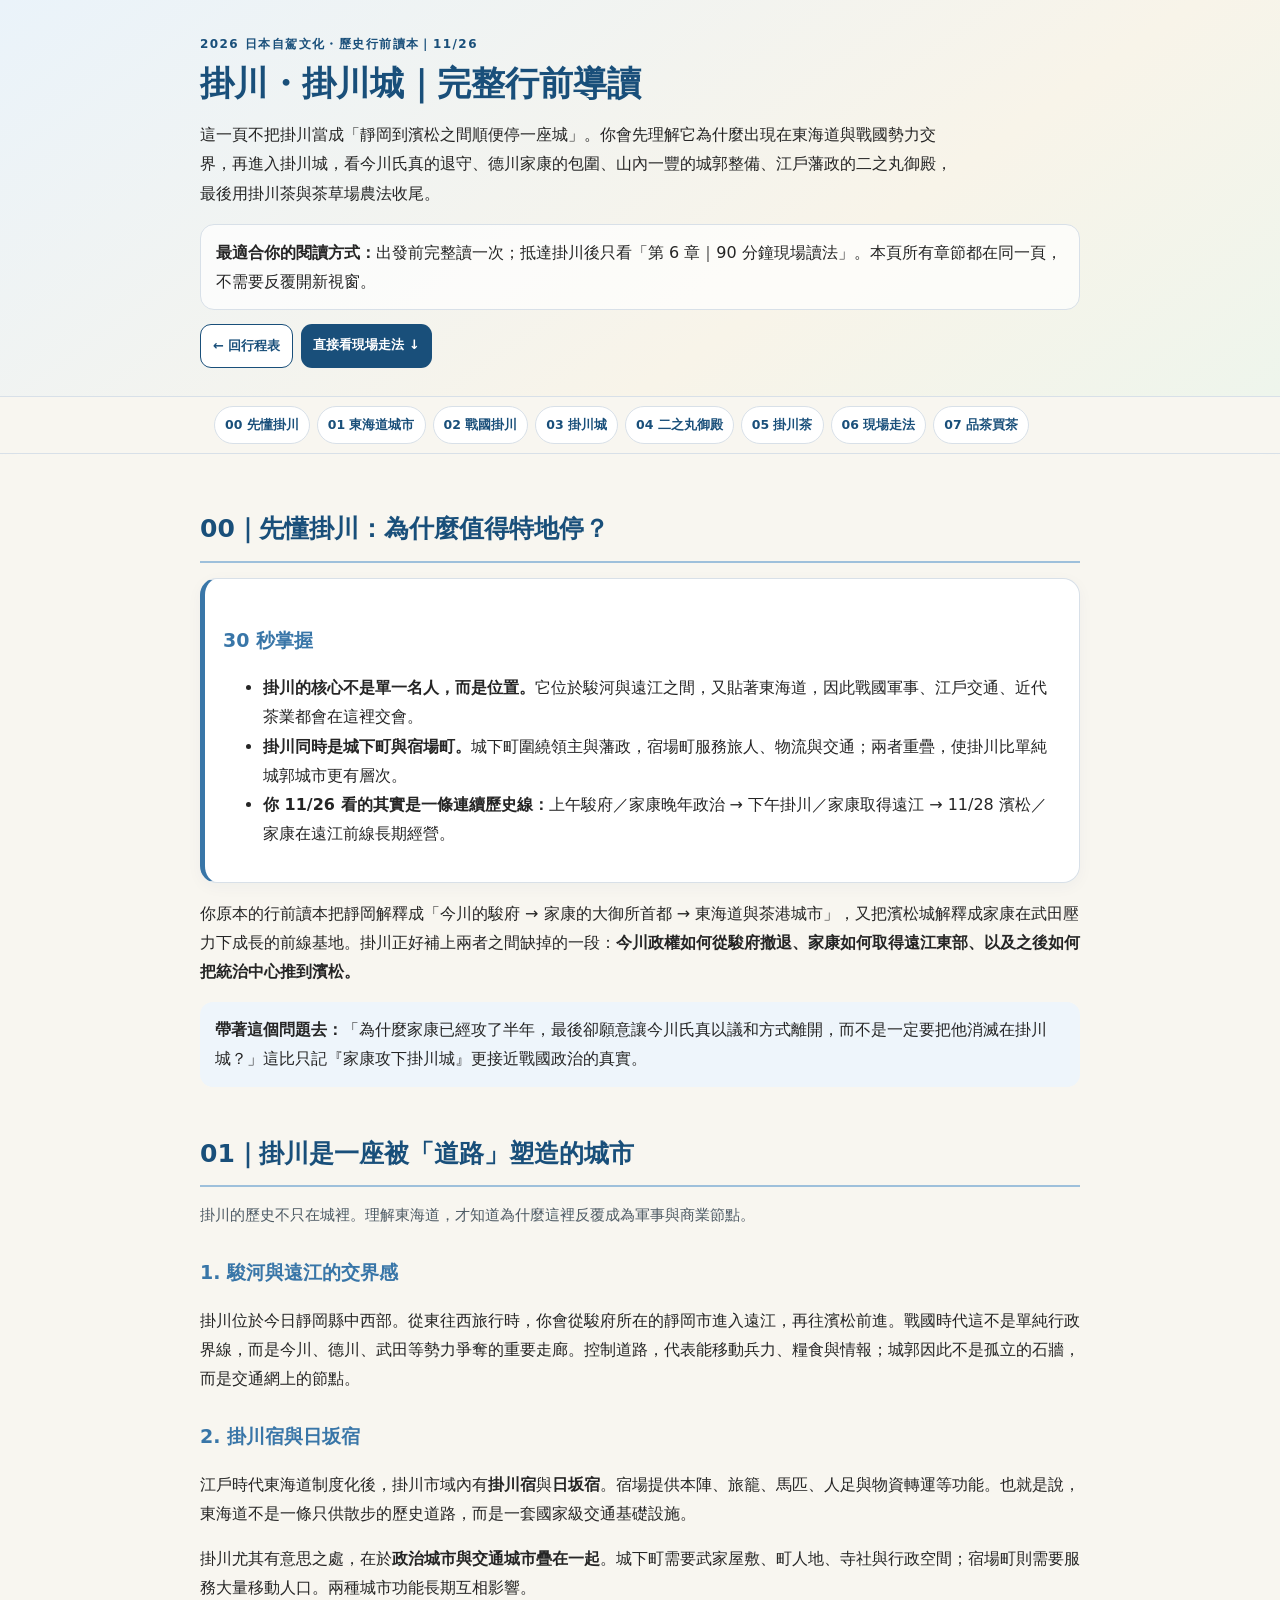
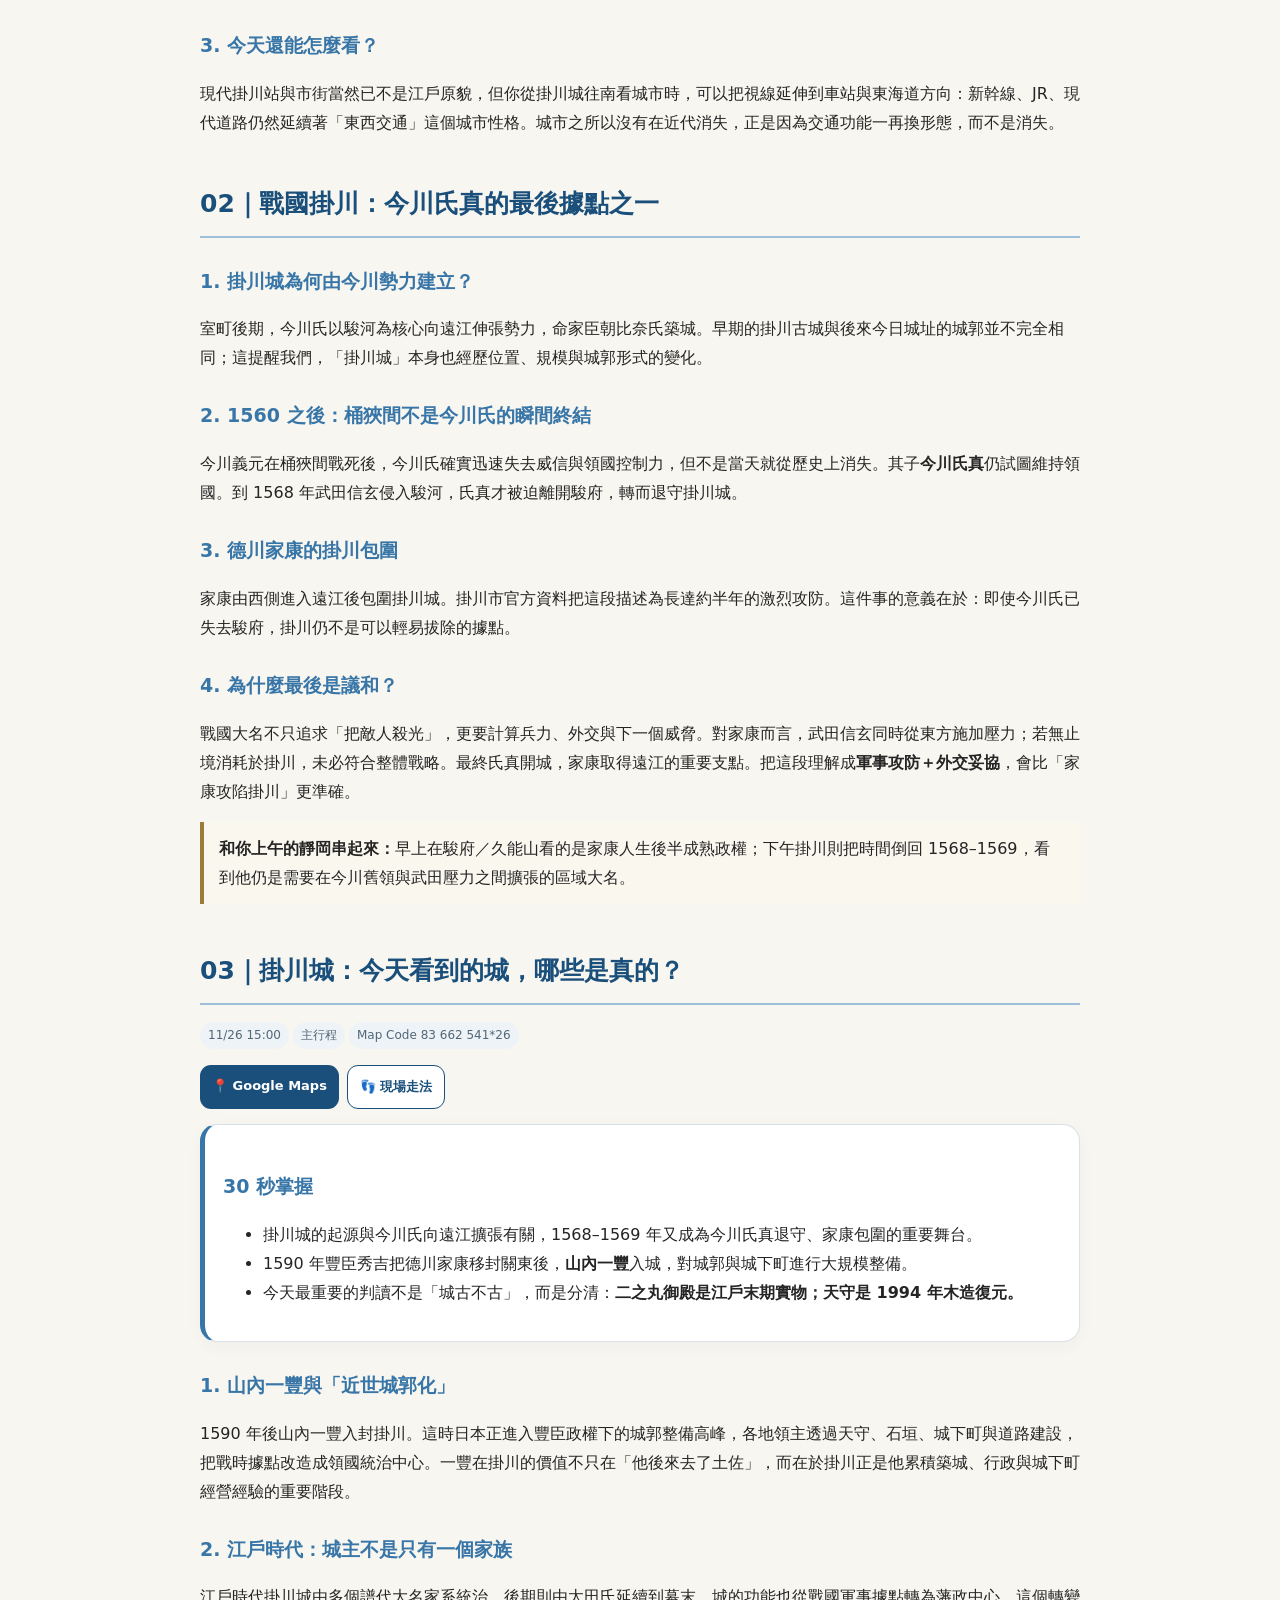
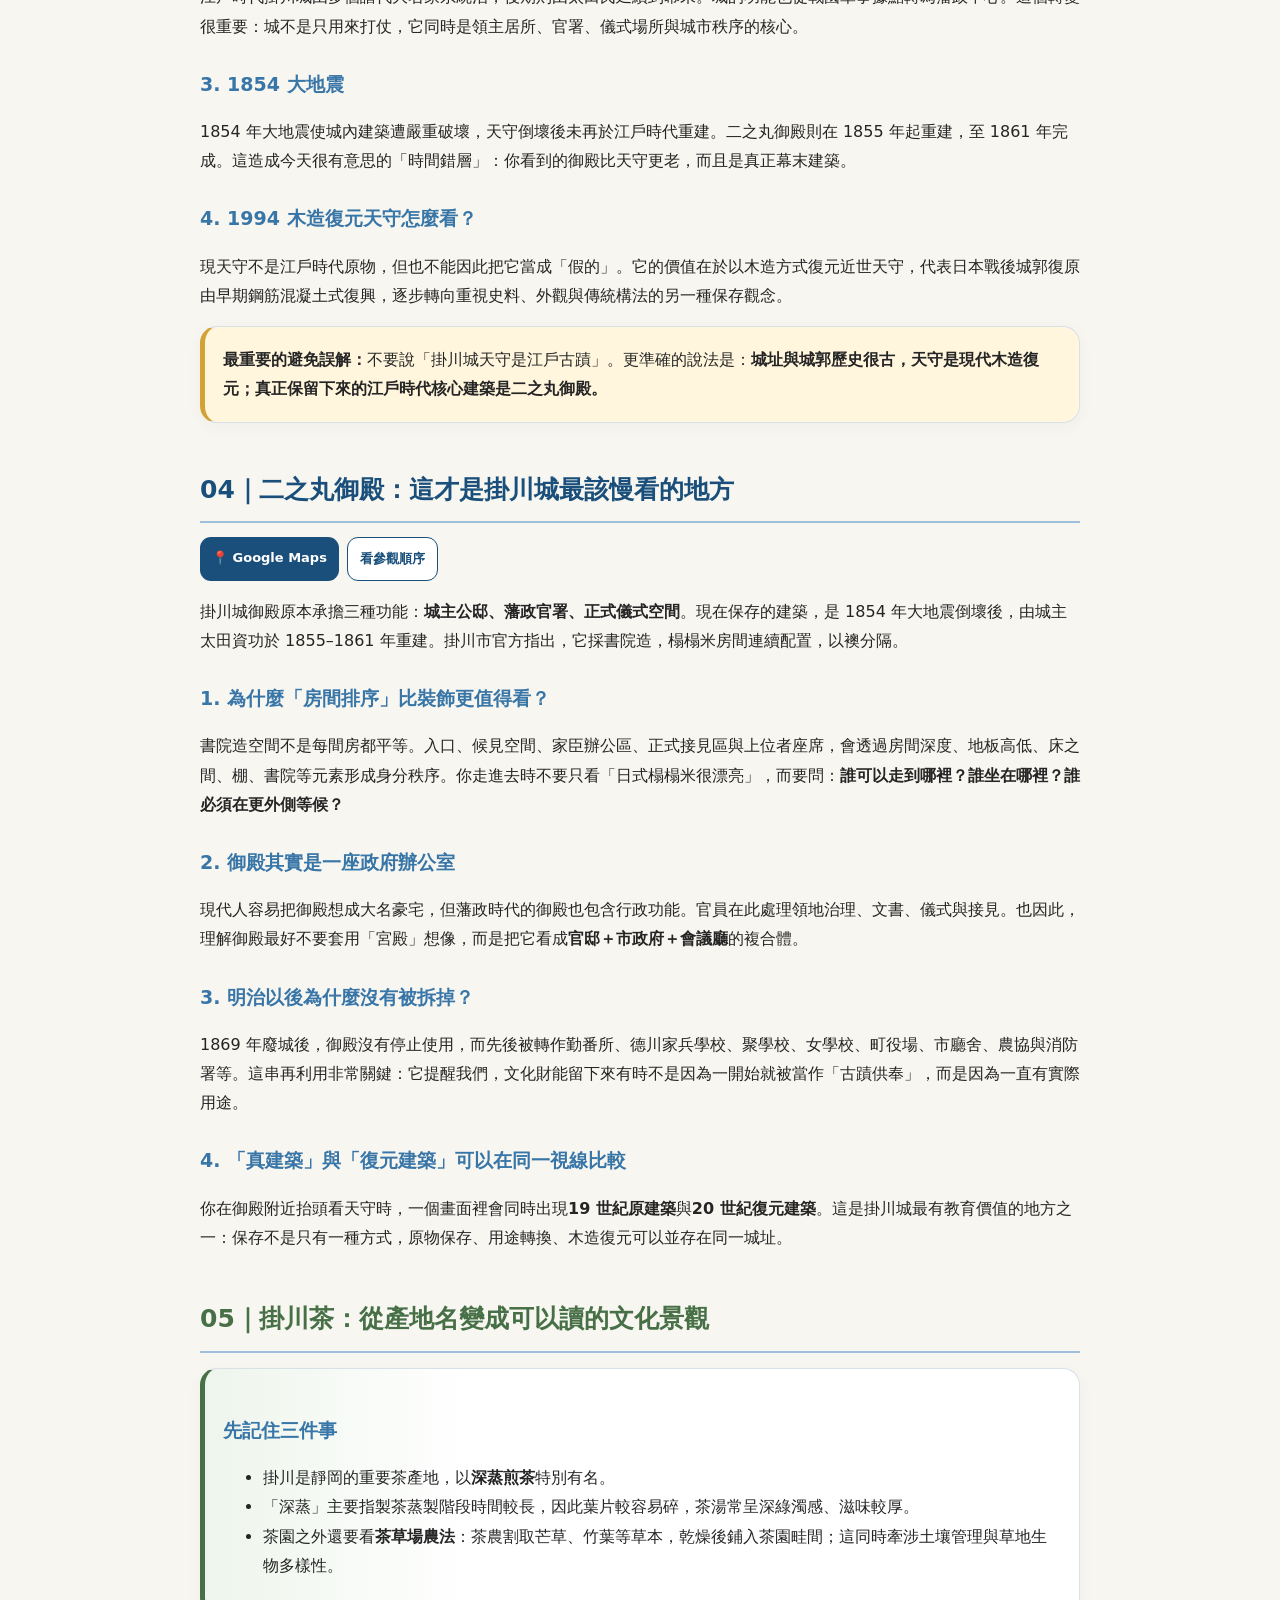
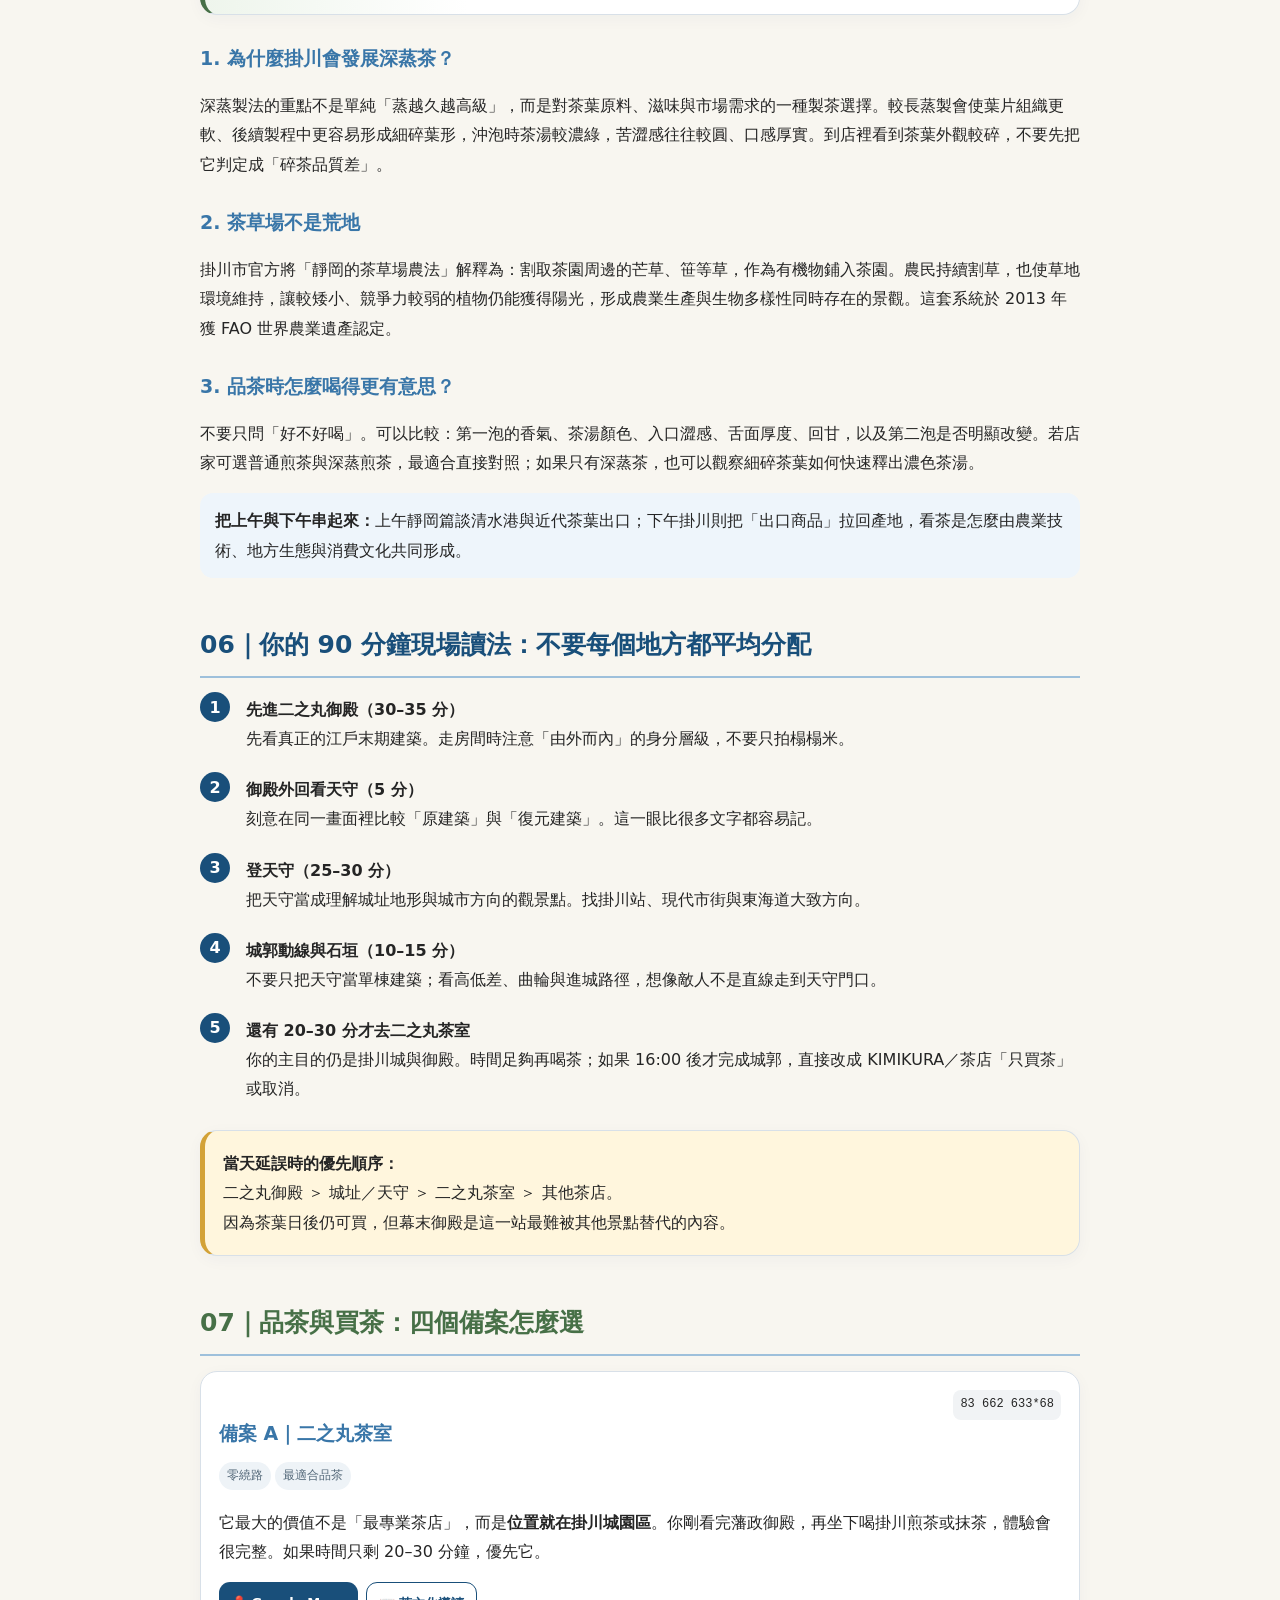
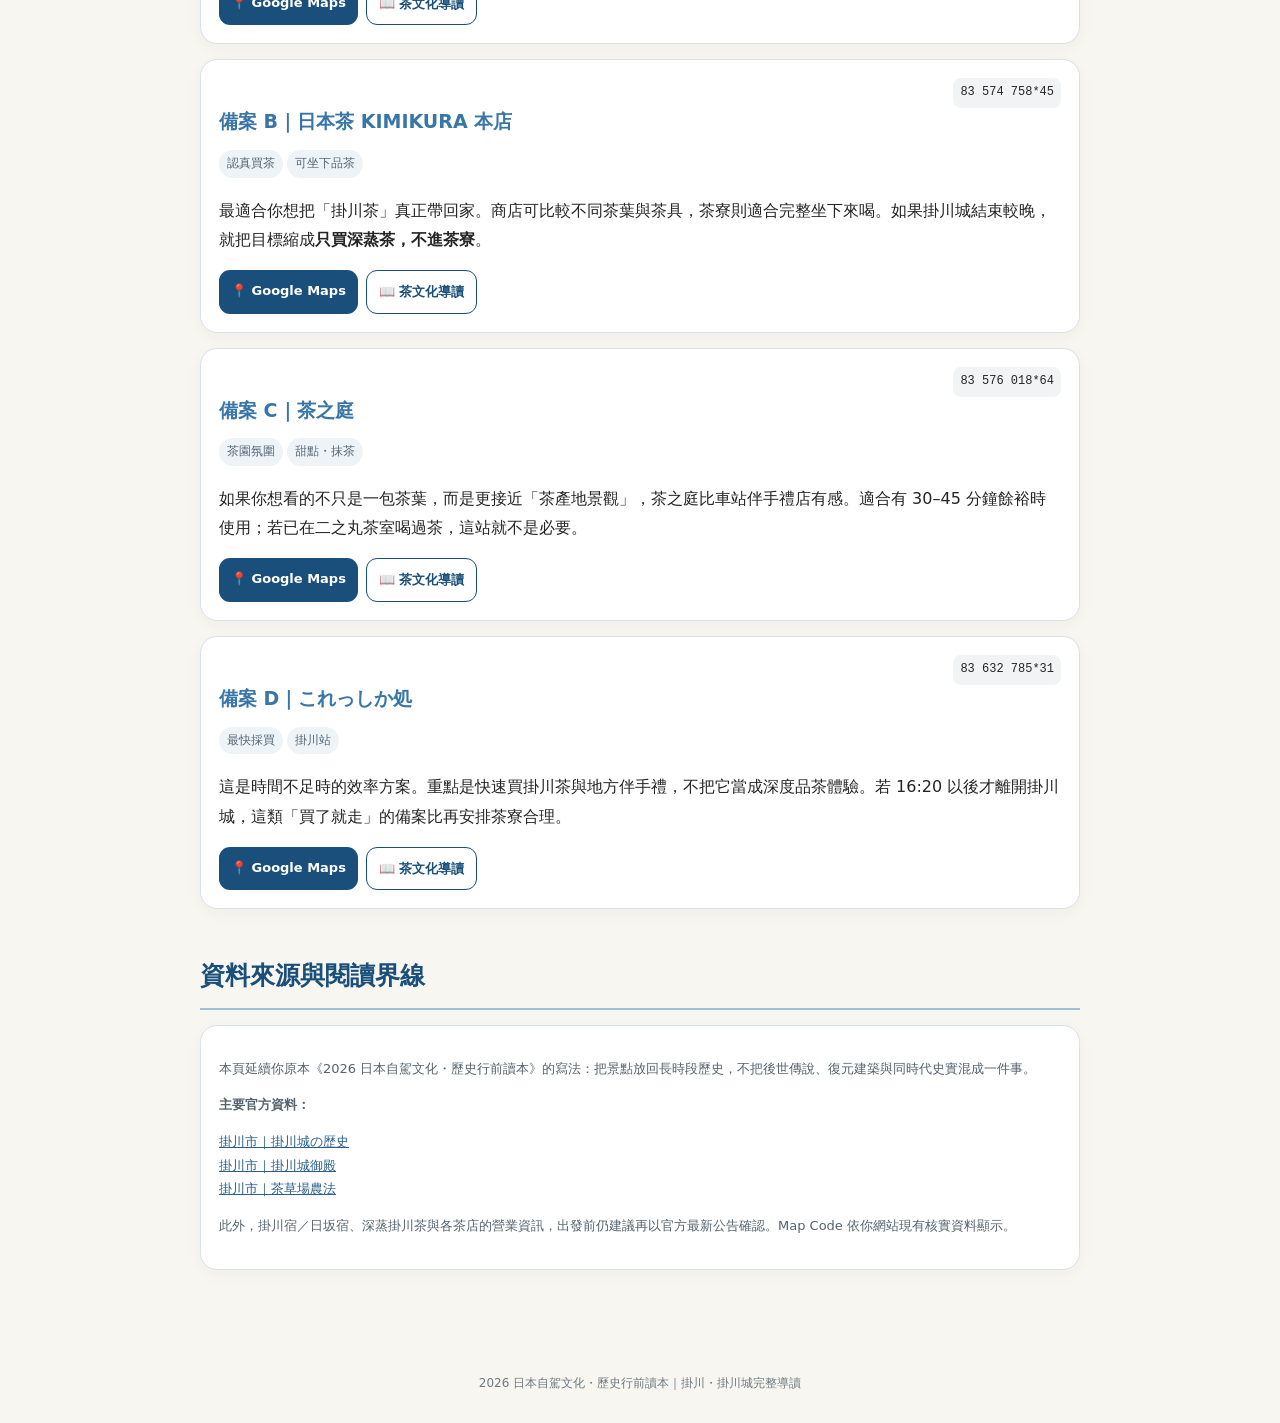
==== kakegawa-guide.html @ 3ad1aa7c "Add files via upload" ====
<!doctype html>
<html lang="zh-Hant"><head><meta charset="utf-8"><meta name="viewport" content="width=device-width,initial-scale=1">
<title>掛川・掛川城｜完整文化歷史行前導讀</title>
<style>
:root{--blue:#194f7a;--blue2:#3976a8;--ink:#252525;--paper:#f8f6f0;--card:#fff;--line:#d8e0e8;--tea:#477047;--teaBg:#eef5ec;--gold:#9c7a37;--warn:#fff6dd}*{box-sizing:border-box}html{scroll-behavior:smooth;scroll-padding-top:92px}body{margin:0;font-family:system-ui,-apple-system,"Noto Sans TC","PingFang TC",sans-serif;color:var(--ink);background:var(--paper);line-height:1.82}.wrap{max-width:880px;margin:auto}.hero{padding:34px 18px 28px;background:linear-gradient(145deg,#eaf3fa 0%,#f8f4e9 65%,#eef5ec 100%);border-bottom:1px solid var(--line)}.kicker{font-size:12px;letter-spacing:.12em;font-weight:800;color:var(--blue)}h1{margin:6px 0 8px;color:var(--blue);font-size:34px;line-height:1.25}h2{color:var(--blue);font-size:25px;margin:44px 0 14px;padding-bottom:9px;border-bottom:2px solid #9ec0db}h3{color:var(--blue2);font-size:19px;margin:26px 0 8px}h4{margin:20px 0 6px;color:#5b4932}.lead{font-size:16px;max-width:760px}.hero-note{margin-top:16px;padding:13px 15px;background:#ffffffb8;border:1px solid var(--line);border-radius:14px}.actions,.spot-actions{display:flex;gap:8px;flex-wrap:wrap;margin-top:14px}a.btn,.spot-actions a{display:inline-block;text-decoration:none;padding:9px 12px;border-radius:11px;background:var(--blue);color:#fff;font-weight:750;font-size:13px}a.btn.secondary,.spot-actions a.secondary{background:#fff;color:var(--blue);border:1px solid var(--blue)}.toc-wrap{position:sticky;top:0;z-index:5;background:#f8f6f0f4;backdrop-filter:blur(10px);border-bottom:1px solid var(--line)}.toc{max-width:880px;margin:auto;padding:9px 14px;display:flex;gap:7px;overflow-x:auto;scrollbar-width:none}.toc::-webkit-scrollbar{display:none}.toc a{white-space:nowrap;text-decoration:none;color:var(--blue);background:#fff;border:1px solid var(--line);padding:7px 10px;border-radius:999px;font-size:12.5px;font-weight:700}main{padding:8px 18px 60px}.card{background:var(--card);border:1px solid var(--line);border-radius:17px;padding:18px;margin:15px 0;box-shadow:0 4px 16px #1d3d5a0a}.quick{border-left:5px solid var(--blue2)}.tea-card{border-left:5px solid var(--tea);background:linear-gradient(90deg,var(--teaBg),#fff 30%)}.warn{border-left:5px solid #d3a237;background:var(--warn)}.timeline{width:100%;border-collapse:collapse;font-size:14px;background:#fff}.timeline th,.timeline td{border:1px solid #ccd7df;padding:8px 10px;vertical-align:top}.timeline th{background:#edf4f9;text-align:left}.timeline td:first-child{white-space:nowrap;font-weight:700;width:24%}.callout{padding:13px 15px;border-radius:13px;background:#eef5fb;margin:14px 0}.quote{padding:12px 15px;border-left:4px solid var(--gold);background:#faf7ef;margin:14px 0}.check li,.observe li{margin:7px 0}.chapter-intro{font-size:15px;color:#4e5b65}.spot{scroll-margin-top:100px}.spot-head{display:flex;gap:10px;justify-content:space-between;align-items:flex-start;flex-wrap:wrap}.spot-code{display:inline-block;font-family:ui-monospace,Consolas,monospace;background:#f1f3f5;border-radius:8px;padding:4px 7px;font-size:12px}.source{font-size:13px;color:#55636e}.source a{color:#285f8c;word-break:break-word}.route{display:grid;grid-template-columns:34px 1fr;gap:7px 12px;align-items:start}.route .n{width:30px;height:30px;border-radius:50%;display:grid;place-items:center;background:var(--blue);color:#fff;font-weight:800}.route p{margin:3px 0 12px}.tag{display:inline-block;padding:3px 8px;border-radius:999px;background:#eef3f7;color:#526778;font-size:12px;margin:2px 4px 2px 0}.tea-title{color:var(--tea)}footer{text-align:center;padding:28px 18px;color:#6d7980;font-size:12px}@media(max-width:600px){h1{font-size:28px}h2{font-size:22px}.card{padding:15px}.timeline{font-size:12.5px}.timeline th,.timeline td{padding:7px}.spot-actions a{flex:1;text-align:center;min-width:135px}}
</style></head><body>
<header class="hero"><div class="wrap"><div class="kicker">2026 日本自駕文化・歷史行前讀本｜11/26</div><h1>掛川・掛川城｜完整行前導讀</h1><p class="lead">這一頁不把掛川當成「靜岡到濱松之間順便停一座城」。你會先理解它為什麼出現在東海道與戰國勢力交界，再進入掛川城，看今川氏真的退守、德川家康的包圍、山內一豐的城郭整備、江戶藩政的二之丸御殿，最後用掛川茶與茶草場農法收尾。</p><div class="hero-note"><b>最適合你的閱讀方式：</b>出發前完整讀一次；抵達掛川後只看「第 6 章｜90 分鐘現場讀法」。本頁所有章節都在同一頁，不需要反覆開新視窗。</div><div class="actions"><a class="btn secondary" href="javascript:history.back()">← 回行程表</a><a class="btn" href="#field">直接看現場走法 ↓</a></div></div></header>
<nav class="toc-wrap"><div class="toc"><a href="#overview">00 先懂掛川</a><a href="#tokaido">01 東海道城市</a><a href="#sengoku">02 戰國掛川</a><a href="#castle">03 掛川城</a><a href="#palace">04 二之丸御殿</a><a href="#tea">05 掛川茶</a><a href="#field">06 現場走法</a><a href="#tea-spots">07 品茶買茶</a></div></nav>
<main><div class="wrap">
<section id="overview"><h2>00｜先懂掛川：為什麼值得特地停？</h2><div class="card quick"><h3>30 秒掌握</h3><ul><li><b>掛川的核心不是單一名人，而是位置。</b>它位於駿河與遠江之間，又貼著東海道，因此戰國軍事、江戶交通、近代茶業都會在這裡交會。</li><li><b>掛川同時是城下町與宿場町。</b>城下町圍繞領主與藩政，宿場町服務旅人、物流與交通；兩者重疊，使掛川比單純城郭城市更有層次。</li><li><b>你 11/26 看的其實是一條連續歷史線：</b>上午駿府／家康晚年政治 → 下午掛川／家康取得遠江 → 11/28 濱松／家康在遠江前線長期經營。</li></ul></div><p>你原本的行前讀本把靜岡解釋成「今川的駿府 → 家康的大御所首都 → 東海道與茶港城市」，又把濱松城解釋成家康在武田壓力下成長的前線基地。掛川正好補上兩者之間缺掉的一段：<b>今川政權如何從駿府撤退、家康如何取得遠江東部、以及之後如何把統治中心推到濱松。</b></p><div class="callout"><b>帶著這個問題去：</b>「為什麼家康已經攻了半年，最後卻願意讓今川氏真以議和方式離開，而不是一定要把他消滅在掛川城？」這比只記『家康攻下掛川城』更接近戰國政治的真實。</div></section>
<section id="tokaido"><h2>01｜掛川是一座被「道路」塑造的城市</h2><p class="chapter-intro">掛川的歷史不只在城裡。理解東海道，才知道為什麼這裡反覆成為軍事與商業節點。</p><h3>1. 駿河與遠江的交界感</h3><p>掛川位於今日靜岡縣中西部。從東往西旅行時，你會從駿府所在的靜岡市進入遠江，再往濱松前進。戰國時代這不是單純行政界線，而是今川、德川、武田等勢力爭奪的重要走廊。控制道路，代表能移動兵力、糧食與情報；城郭因此不是孤立的石牆，而是交通網上的節點。</p><h3>2. 掛川宿與日坂宿</h3><p>江戶時代東海道制度化後，掛川市域內有<b>掛川宿</b>與<b>日坂宿</b>。宿場提供本陣、旅籠、馬匹、人足與物資轉運等功能。也就是說，東海道不是一條只供散步的歷史道路，而是一套國家級交通基礎設施。</p><p>掛川尤其有意思之處，在於<b>政治城市與交通城市疊在一起</b>。城下町需要武家屋敷、町人地、寺社與行政空間；宿場町則需要服務大量移動人口。兩種城市功能長期互相影響。</p><h3>3. 今天還能怎麼看？</h3><p>現代掛川站與市街當然已不是江戶原貌，但你從掛川城往南看城市時，可以把視線延伸到車站與東海道方向：新幹線、JR、現代道路仍然延續著「東西交通」這個城市性格。城市之所以沒有在近代消失，正是因為交通功能一再換形態，而不是消失。</p></section>
<section id="sengoku"><h2>02｜戰國掛川：今川氏真的最後據點之一</h2><h3>1. 掛川城為何由今川勢力建立？</h3><p>室町後期，今川氏以駿河為核心向遠江伸張勢力，命家臣朝比奈氏築城。早期的掛川古城與後來今日城址的城郭並不完全相同；這提醒我們，「掛川城」本身也經歷位置、規模與城郭形式的變化。</p><h3>2. 1560 之後：桶狹間不是今川氏的瞬間終結</h3><p>今川義元在桶狹間戰死後，今川氏確實迅速失去威信與領國控制力，但不是當天就從歷史上消失。其子<b>今川氏真</b>仍試圖維持領國。到 1568 年武田信玄侵入駿河，氏真才被迫離開駿府，轉而退守掛川城。</p><h3>3. 德川家康的掛川包圍</h3><p>家康由西側進入遠江後包圍掛川城。掛川市官方資料把這段描述為長達約半年的激烈攻防。這件事的意義在於：即使今川氏已失去駿府，掛川仍不是可以輕易拔除的據點。</p><h3>4. 為什麼最後是議和？</h3><p>戰國大名不只追求「把敵人殺光」，更要計算兵力、外交與下一個威脅。對家康而言，武田信玄同時從東方施加壓力；若無止境消耗於掛川，未必符合整體戰略。最終氏真開城，家康取得遠江的重要支點。把這段理解成<b>軍事攻防＋外交妥協</b>，會比「家康攻陷掛川」更準確。</p><div class="quote"><b>和你上午的靜岡串起來：</b>早上在駿府／久能山看的是家康人生後半成熟政權；下午掛川則把時間倒回 1568–1569，看到他仍是需要在今川舊領與武田壓力之間擴張的區域大名。</div></section>
<section id="castle" class="spot"><h2>03｜掛川城：今天看到的城，哪些是真的？</h2><div class="spot-head"><div><span class="tag">11/26 15:00</span><span class="tag">主行程</span><span class="tag">Map Code 83 662 541*26</span></div></div><div class="spot-actions"><a href="https://www.google.com/maps/search/?api=1&query=Kakegawa+Castle+1138-24+Kakegawa+Shizuoka" target="_blank" rel="noopener">📍 Google Maps</a><a class="secondary" href="#field">👣 現場走法</a></div><div class="card quick"><h3>30 秒掌握</h3><ul><li>掛川城的起源與今川氏向遠江擴張有關，1568–1569 年又成為今川氏真退守、家康包圍的重要舞台。</li><li>1590 年豐臣秀吉把德川家康移封關東後，<b>山內一豐</b>入城，對城郭與城下町進行大規模整備。</li><li>今天最重要的判讀不是「城古不古」，而是分清：<b>二之丸御殿是江戶末期實物；天守是 1994 年木造復元。</b></li></ul></div><h3>1. 山內一豐與「近世城郭化」</h3><p>1590 年後山內一豐入封掛川。這時日本正進入豐臣政權下的城郭整備高峰，各地領主透過天守、石垣、城下町與道路建設，把戰時據點改造成領國統治中心。一豐在掛川的價值不只在「他後來去了土佐」，而在於掛川正是他累積築城、行政與城下町經營經驗的重要階段。</p><h3>2. 江戶時代：城主不是只有一個家族</h3><p>江戶時代掛川城由多個譜代大名家系統治，後期則由太田氏延續到幕末。城的功能也從戰國軍事據點轉為藩政中心。這個轉變很重要：城不是只用來打仗，它同時是領主居所、官署、儀式場所與城市秩序的核心。</p><h3>3. 1854 大地震</h3><p>1854 年大地震使城內建築遭嚴重破壞，天守倒壞後未再於江戶時代重建。二之丸御殿則在 1855 年起重建，至 1861 年完成。這造成今天很有意思的「時間錯層」：你看到的御殿比天守更老，而且是真正幕末建築。</p><h3>4. 1994 木造復元天守怎麼看？</h3><p>現天守不是江戶時代原物，但也不能因此把它當成「假的」。它的價值在於以木造方式復元近世天守，代表日本戰後城郭復原由早期鋼筋混凝土式復興，逐步轉向重視史料、外觀與傳統構法的另一種保存觀念。</p><div class="card warn"><b>最重要的避免誤解：</b>不要說「掛川城天守是江戶古蹟」。更準確的說法是：<b>城址與城郭歷史很古，天守是現代木造復元；真正保留下來的江戶時代核心建築是二之丸御殿。</b></div></section>
<section id="palace" class="spot"><h2>04｜二之丸御殿：這才是掛川城最該慢看的地方</h2><div class="spot-actions"><a href="https://www.google.com/maps/search/?api=1&query=Kakegawa+Castle+Ninomaru+Palace+Shizuoka" target="_blank" rel="noopener">📍 Google Maps</a><a class="secondary" href="#field">看參觀順序</a></div><p>掛川城御殿原本承擔三種功能：<b>城主公邸、藩政官署、正式儀式空間</b>。現在保存的建築，是 1854 年大地震倒壞後，由城主太田資功於 1855–1861 年重建。掛川市官方指出，它採書院造，榻榻米房間連續配置，以襖分隔。</p><h3>1. 為什麼「房間排序」比裝飾更值得看？</h3><p>書院造空間不是每間房都平等。入口、候見空間、家臣辦公區、正式接見區與上位者座席，會透過房間深度、地板高低、床之間、棚、書院等元素形成身分秩序。你走進去時不要只看「日式榻榻米很漂亮」，而要問：<b>誰可以走到哪裡？誰坐在哪裡？誰必須在更外側等候？</b></p><h3>2. 御殿其實是一座政府辦公室</h3><p>現代人容易把御殿想成大名豪宅，但藩政時代的御殿也包含行政功能。官員在此處理領地治理、文書、儀式與接見。也因此，理解御殿最好不要套用「宮殿」想像，而是把它看成<b>官邸＋市政府＋會議廳</b>的複合體。</p><h3>3. 明治以後為什麼沒有被拆掉？</h3><p>1869 年廢城後，御殿沒有停止使用，而先後被轉作勤番所、德川家兵學校、聚學校、女學校、町役場、市廳舍、農協與消防署等。這串再利用非常關鍵：它提醒我們，文化財能留下來有時不是因為一開始就被當作「古蹟供奉」，而是因為一直有實際用途。</p><h3>4. 「真建築」與「復元建築」可以在同一視線比較</h3><p>你在御殿附近抬頭看天守時，一個畫面裡會同時出現<b>19 世紀原建築</b>與<b>20 世紀復元建築</b>。這是掛川城最有教育價值的地方之一：保存不是只有一種方式，原物保存、用途轉換、木造復元可以並存在同一城址。</p></section>
<section id="tea"><h2 class="tea-title">05｜掛川茶：從產地名變成可以讀的文化景觀</h2><div class="card tea-card"><h3>先記住三件事</h3><ul><li>掛川是靜岡的重要茶產地，以<b>深蒸煎茶</b>特別有名。</li><li>「深蒸」主要指製茶蒸製階段時間較長，因此葉片較容易碎，茶湯常呈深綠濁感、滋味較厚。</li><li>茶園之外還要看<b>茶草場農法</b>：茶農割取芒草、竹葉等草本，乾燥後鋪入茶園畦間；這同時牽涉土壤管理與草地生物多樣性。</li></ul></div><h3>1. 為什麼掛川會發展深蒸茶？</h3><p>深蒸製法的重點不是單純「蒸越久越高級」，而是對茶葉原料、滋味與市場需求的一種製茶選擇。較長蒸製會使葉片組織更軟、後續製程中更容易形成細碎葉形，沖泡時茶湯較濃綠，苦澀感往往較圓、口感厚實。到店裡看到茶葉外觀較碎，不要先把它判定成「碎茶品質差」。</p><h3>2. 茶草場不是荒地</h3><p>掛川市官方將「靜岡的茶草場農法」解釋為：割取茶園周邊的芒草、笹等草，作為有機物鋪入茶園。農民持續割草，也使草地環境維持，讓較矮小、競爭力較弱的植物仍能獲得陽光，形成農業生產與生物多樣性同時存在的景觀。這套系統於 2013 年獲 FAO 世界農業遺產認定。</p><h3>3. 品茶時怎麼喝得更有意思？</h3><p>不要只問「好不好喝」。可以比較：第一泡的香氣、茶湯顏色、入口澀感、舌面厚度、回甘，以及第二泡是否明顯改變。若店家可選普通煎茶與深蒸煎茶，最適合直接對照；如果只有深蒸茶，也可以觀察細碎茶葉如何快速釋出濃色茶湯。</p><div class="callout"><b>把上午與下午串起來：</b>上午靜岡篇談清水港與近代茶葉出口；下午掛川則把「出口商品」拉回產地，看茶是怎麼由農業技術、地方生態與消費文化共同形成。</div></section>
<section id="field"><h2>06｜你的 90 分鐘現場讀法：不要每個地方都平均分配</h2><div class="route"><div class="n">1</div><p><b>先進二之丸御殿（30–35 分）</b><br>先看真正的江戶末期建築。走房間時注意「由外而內」的身分層級，不要只拍榻榻米。</p><div class="n">2</div><p><b>御殿外回看天守（5 分）</b><br>刻意在同一畫面裡比較「原建築」與「復元建築」。這一眼比很多文字都容易記。</p><div class="n">3</div><p><b>登天守（25–30 分）</b><br>把天守當成理解城址地形與城市方向的觀景點。找掛川站、現代市街與東海道大致方向。</p><div class="n">4</div><p><b>城郭動線與石垣（10–15 分）</b><br>不要只把天守當單棟建築；看高低差、曲輪與進城路徑，想像敵人不是直線走到天守門口。</p><div class="n">5</div><p><b>還有 20–30 分才去二之丸茶室</b><br>你的主目的仍是掛川城與御殿。時間足夠再喝茶；如果 16:00 後才完成城郭，直接改成 KIMIKURA／茶店「只買茶」或取消。</p></div><div class="card warn"><b>當天延誤時的優先順序：</b><br>二之丸御殿 ＞ 城址／天守 ＞ 二之丸茶室 ＞ 其他茶店。<br>因為茶葉日後仍可買，但幕末御殿是這一站最難被其他景點替代的內容。</div></section>
<section id="tea-spots"><h2 class="tea-title">07｜品茶與買茶：四個備案怎麼選</h2><article id="tea-room" class="card spot"><div class="spot-head"><div><h3>備案 A｜二之丸茶室</h3><span class="tag">零繞路</span><span class="tag">最適合品茶</span></div><span class="spot-code">83 662 633*68</span></div><p>它最大的價值不是「最專業茶店」，而是<b>位置就在掛川城園區</b>。你剛看完藩政御殿，再坐下喝掛川煎茶或抹茶，體驗會很完整。如果時間只剩 20–30 分鐘，優先它。</p><div class="spot-actions"><a href="https://www.google.com/maps/search/?api=1&query=Ninomaru+Tea+Room+Kakegawa+Castle+Shizuoka" target="_blank" rel="noopener">📍 Google Maps</a><a class="secondary" href="#tea">📖 茶文化導讀</a></div></article>
<article id="kimikura" class="card spot"><div class="spot-head"><div><h3>備案 B｜日本茶 KIMIKURA 本店</h3><span class="tag">認真買茶</span><span class="tag">可坐下品茶</span></div><span class="spot-code">83 574 758*45</span></div><p>最適合你想把「掛川茶」真正帶回家。商店可比較不同茶葉與茶具，茶寮則適合完整坐下來喝。如果掛川城結束較晚，就把目標縮成<b>只買深蒸茶，不進茶寮</b>。</p><div class="spot-actions"><a href="https://www.google.com/maps/search/?api=1&query=Nihoncha+KIMIKURA+Honten+510-5+Itasawa+Kakegawa+Shizuoka" target="_blank" rel="noopener">📍 Google Maps</a><a class="secondary" href="#tea">📖 茶文化導讀</a></div></article>
<article id="chanoniwa" class="card spot"><div class="spot-head"><div><h3>備案 C｜茶之庭</h3><span class="tag">茶園氛圍</span><span class="tag">甜點・抹茶</span></div><span class="spot-code">83 576 018*64</span></div><p>如果你想看的不只是一包茶葉，而是更接近「茶產地景觀」，茶之庭比車站伴手禮店有感。適合有 30–45 分鐘餘裕時使用；若已在二之丸茶室喝過茶，這站就不是必要。</p><div class="spot-actions"><a href="https://www.google.com/maps/search/?api=1&query=Cha+no+Niwa+350+Kamiuchida+Kakegawa+Shizuoka" target="_blank" rel="noopener">📍 Google Maps</a><a class="secondary" href="#tea">📖 茶文化導讀</a></div></article>
<article id="koreshika" class="card spot"><div class="spot-head"><div><h3>備案 D｜これっしか処</h3><span class="tag">最快採買</span><span class="tag">掛川站</span></div><span class="spot-code">83 632 785*31</span></div><p>這是時間不足時的效率方案。重點是快速買掛川茶與地方伴手禮，不把它當成深度品茶體驗。若 16:20 以後才離開掛川城，這類「買了就走」的備案比再安排茶寮合理。</p><div class="spot-actions"><a href="https://www.google.com/maps/search/?api=1&query=Koreshika+Dokoro+Kakegawa+Station+1-1-1+Minami+Kakegawa+Shizuoka" target="_blank" rel="noopener">📍 Google Maps</a><a class="secondary" href="#tea">📖 茶文化導讀</a></div></article></section>
<section id="sources"><h2>資料來源與閱讀界線</h2><div class="card source"><p>本頁延續你原本《2026 日本自駕文化・歷史行前讀本》的寫法：把景點放回長時段歷史，不把後世傳說、復元建築與同時代史實混成一件事。</p><p><b>主要官方資料：</b></p><p><a href="https://www.city.kakegawa.shizuoka.jp/gyosei/docs/7890.html" target="_blank" rel="noopener">掛川市｜掛川城の歴史</a><br><a href="https://www.city.kakegawa.shizuoka.jp/gyosei/mobile/docs/7891.html" target="_blank" rel="noopener">掛川市｜掛川城御殿</a><br><a href="https://www.city.kakegawa.shizuoka.jp/gyosei/kakegawacha/nouho/" target="_blank" rel="noopener">掛川市｜茶草場農法</a></p><p>此外，掛川宿／日坂宿、深蒸掛川茶與各茶店的營業資訊，出發前仍建議再以官方最新公告確認。Map Code 依你網站現有核實資料顯示。</p></div></section>
</div></main><footer>2026 日本自駕文化・歷史行前讀本｜掛川・掛川城完整導讀</footer></body></html>
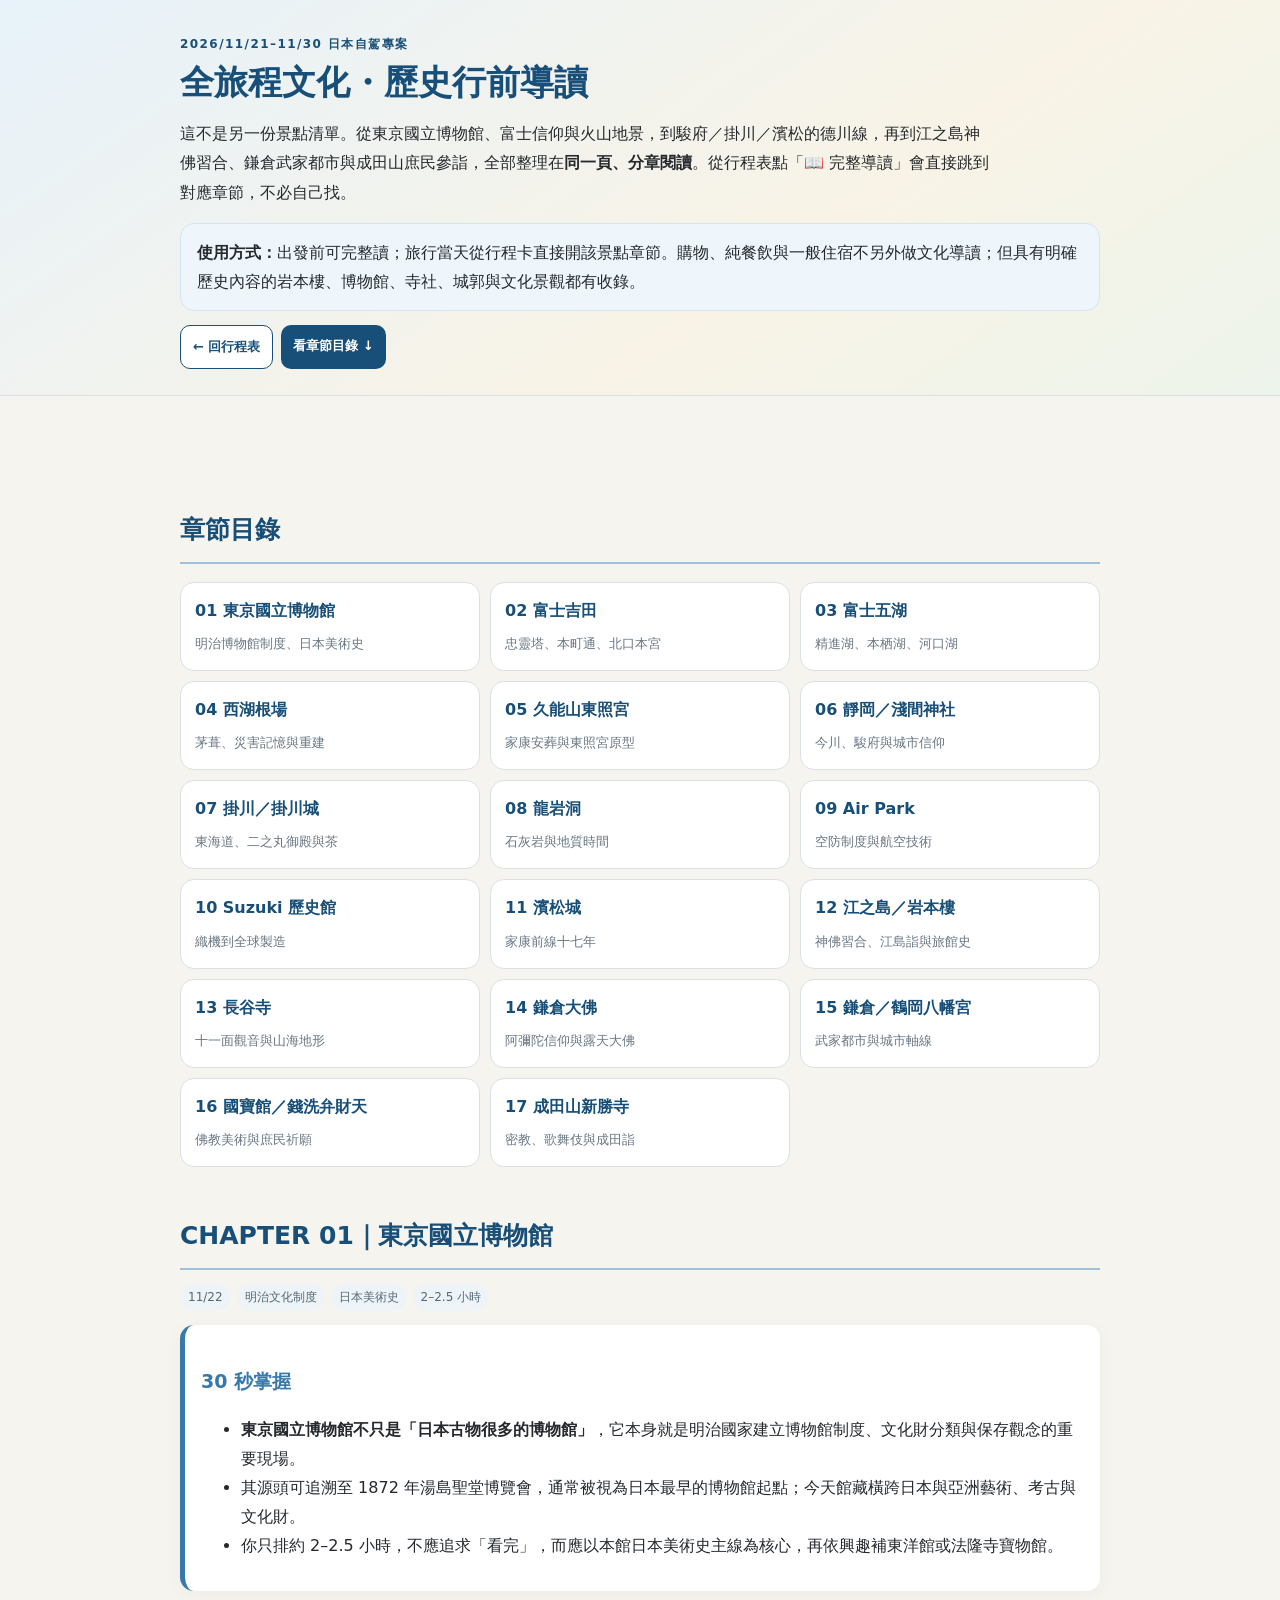
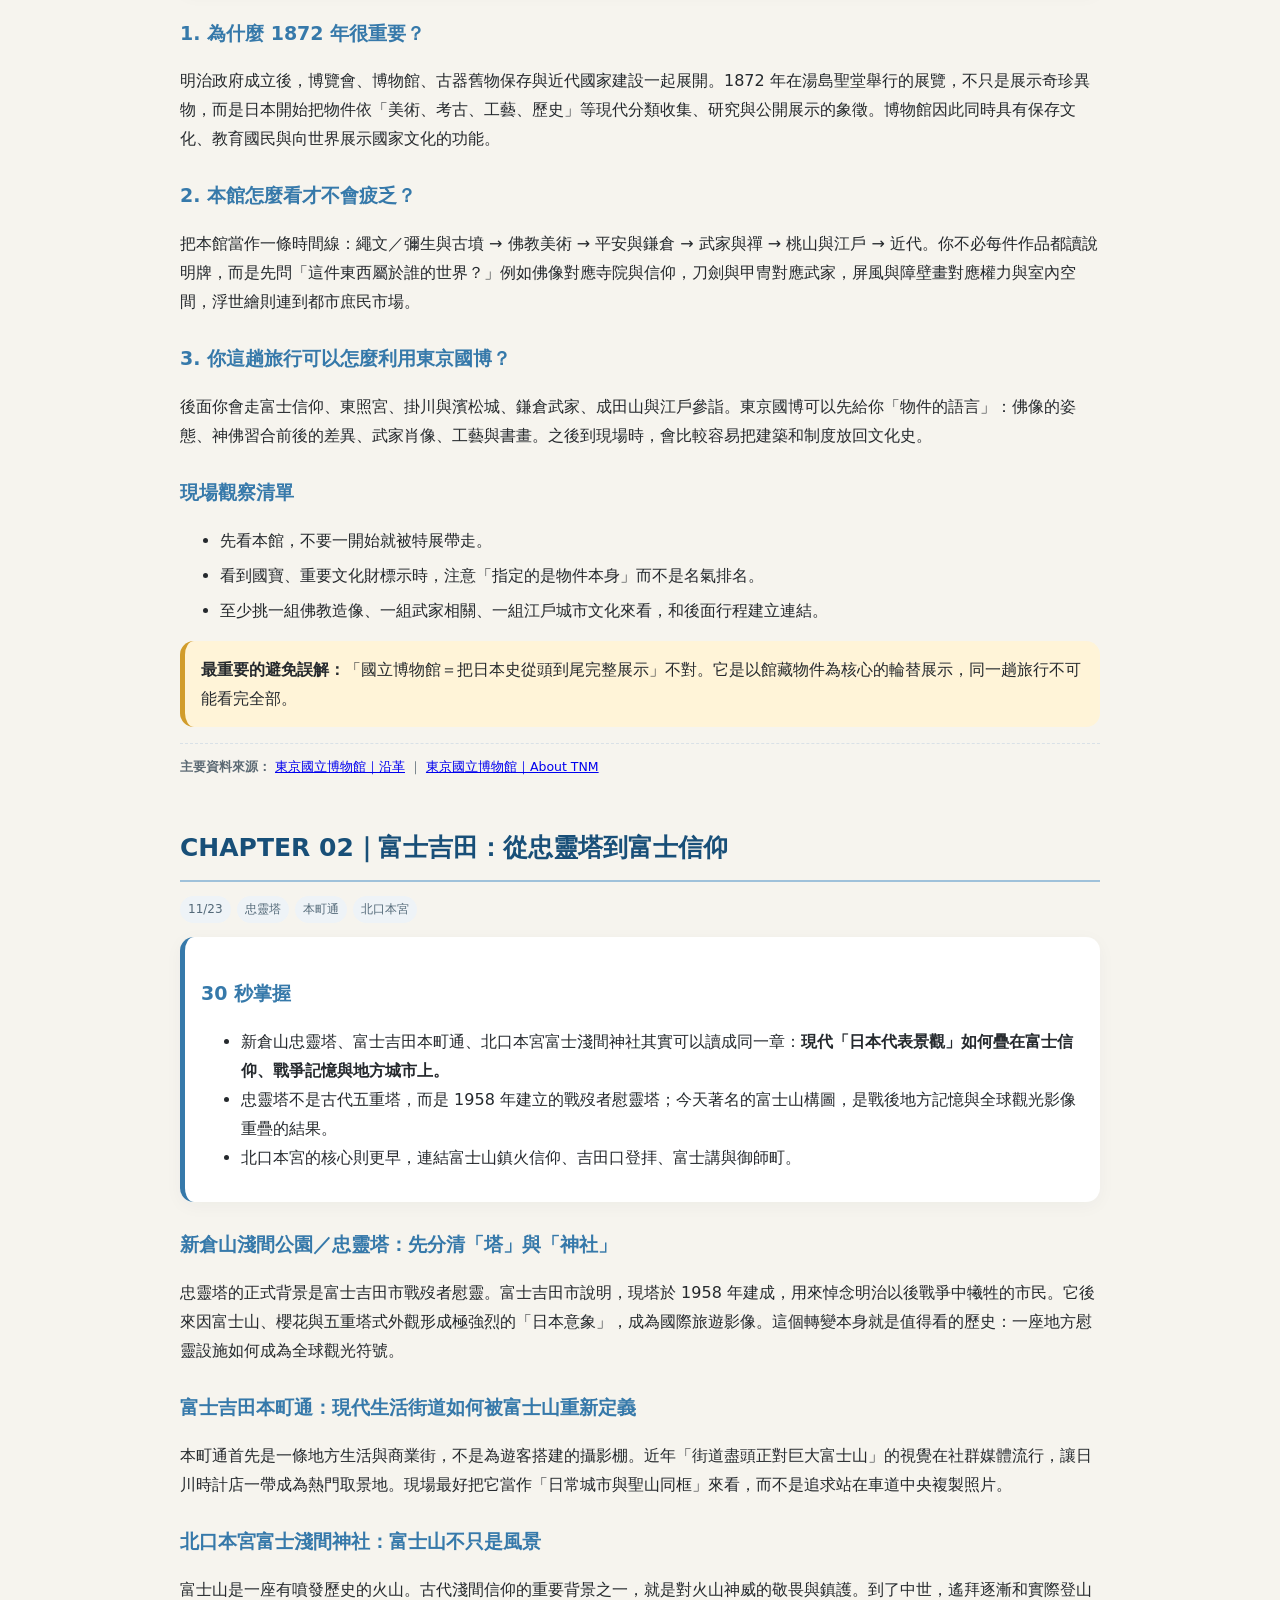
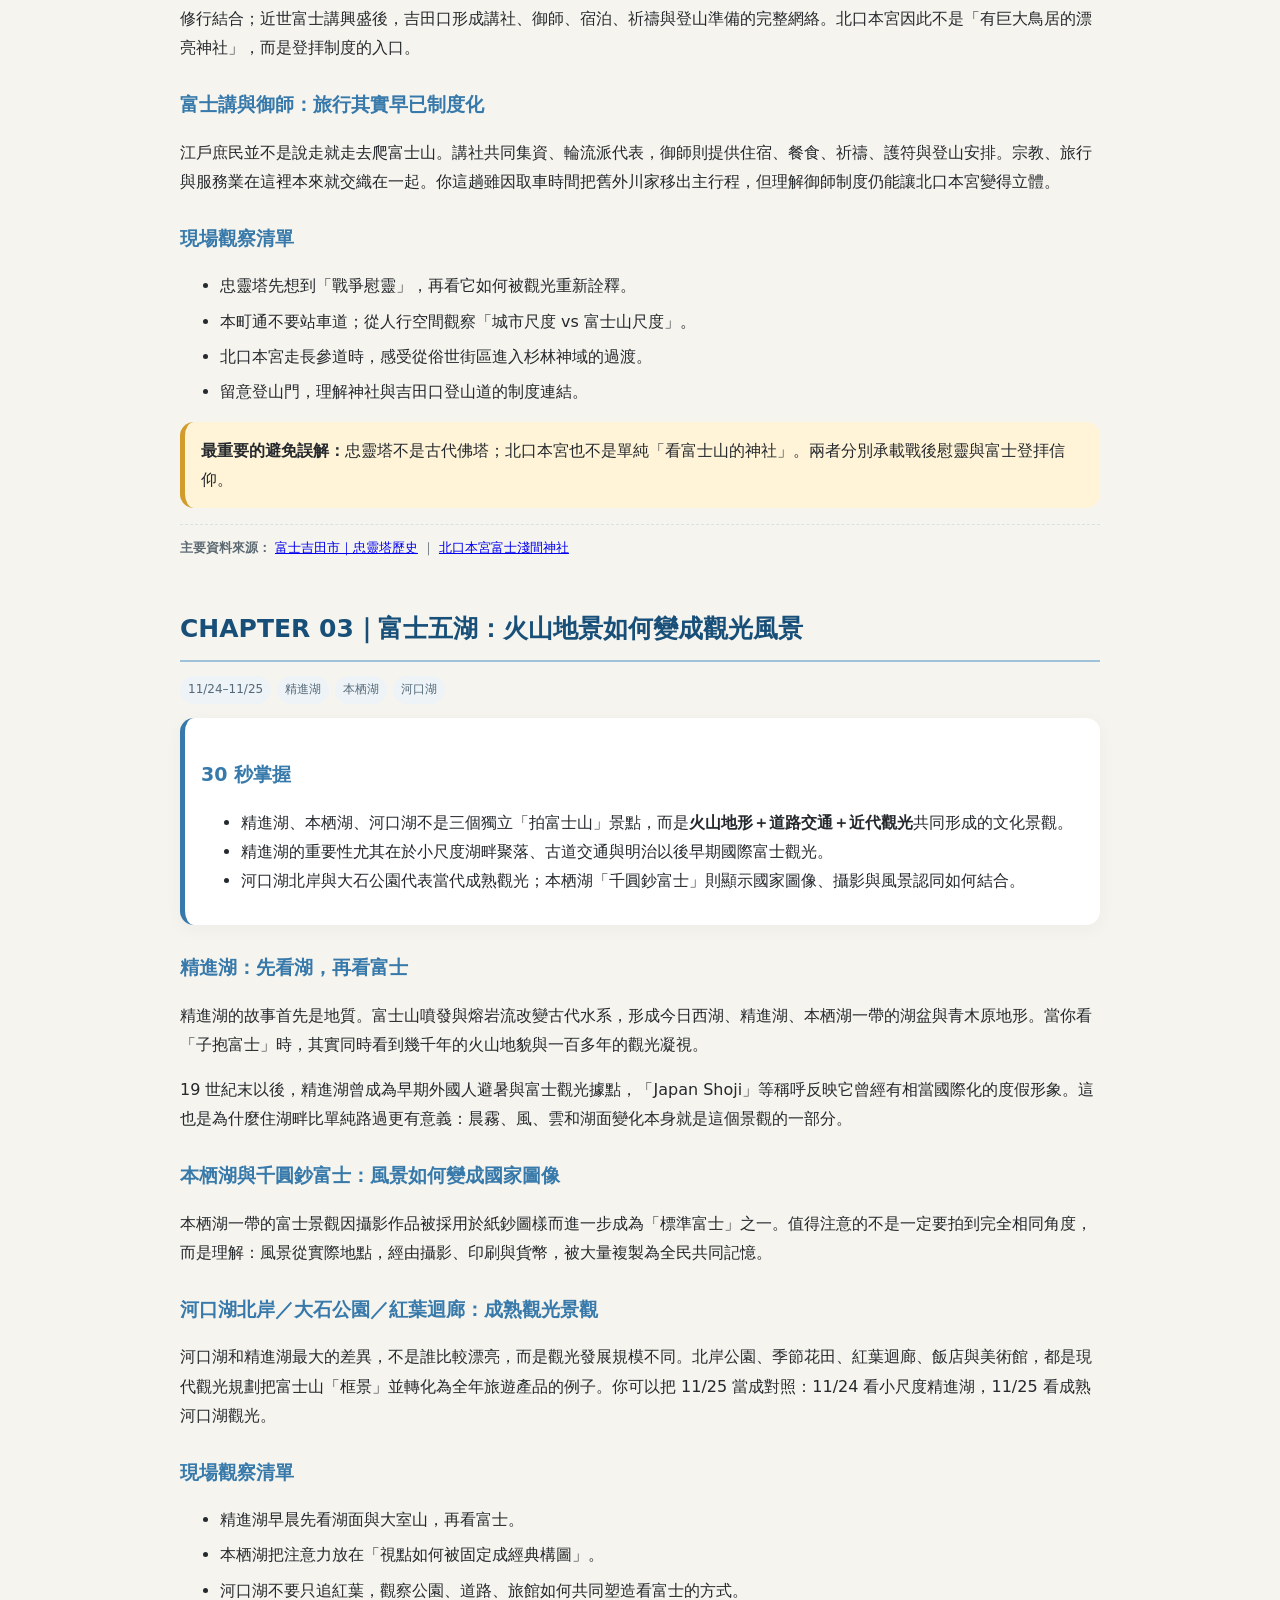
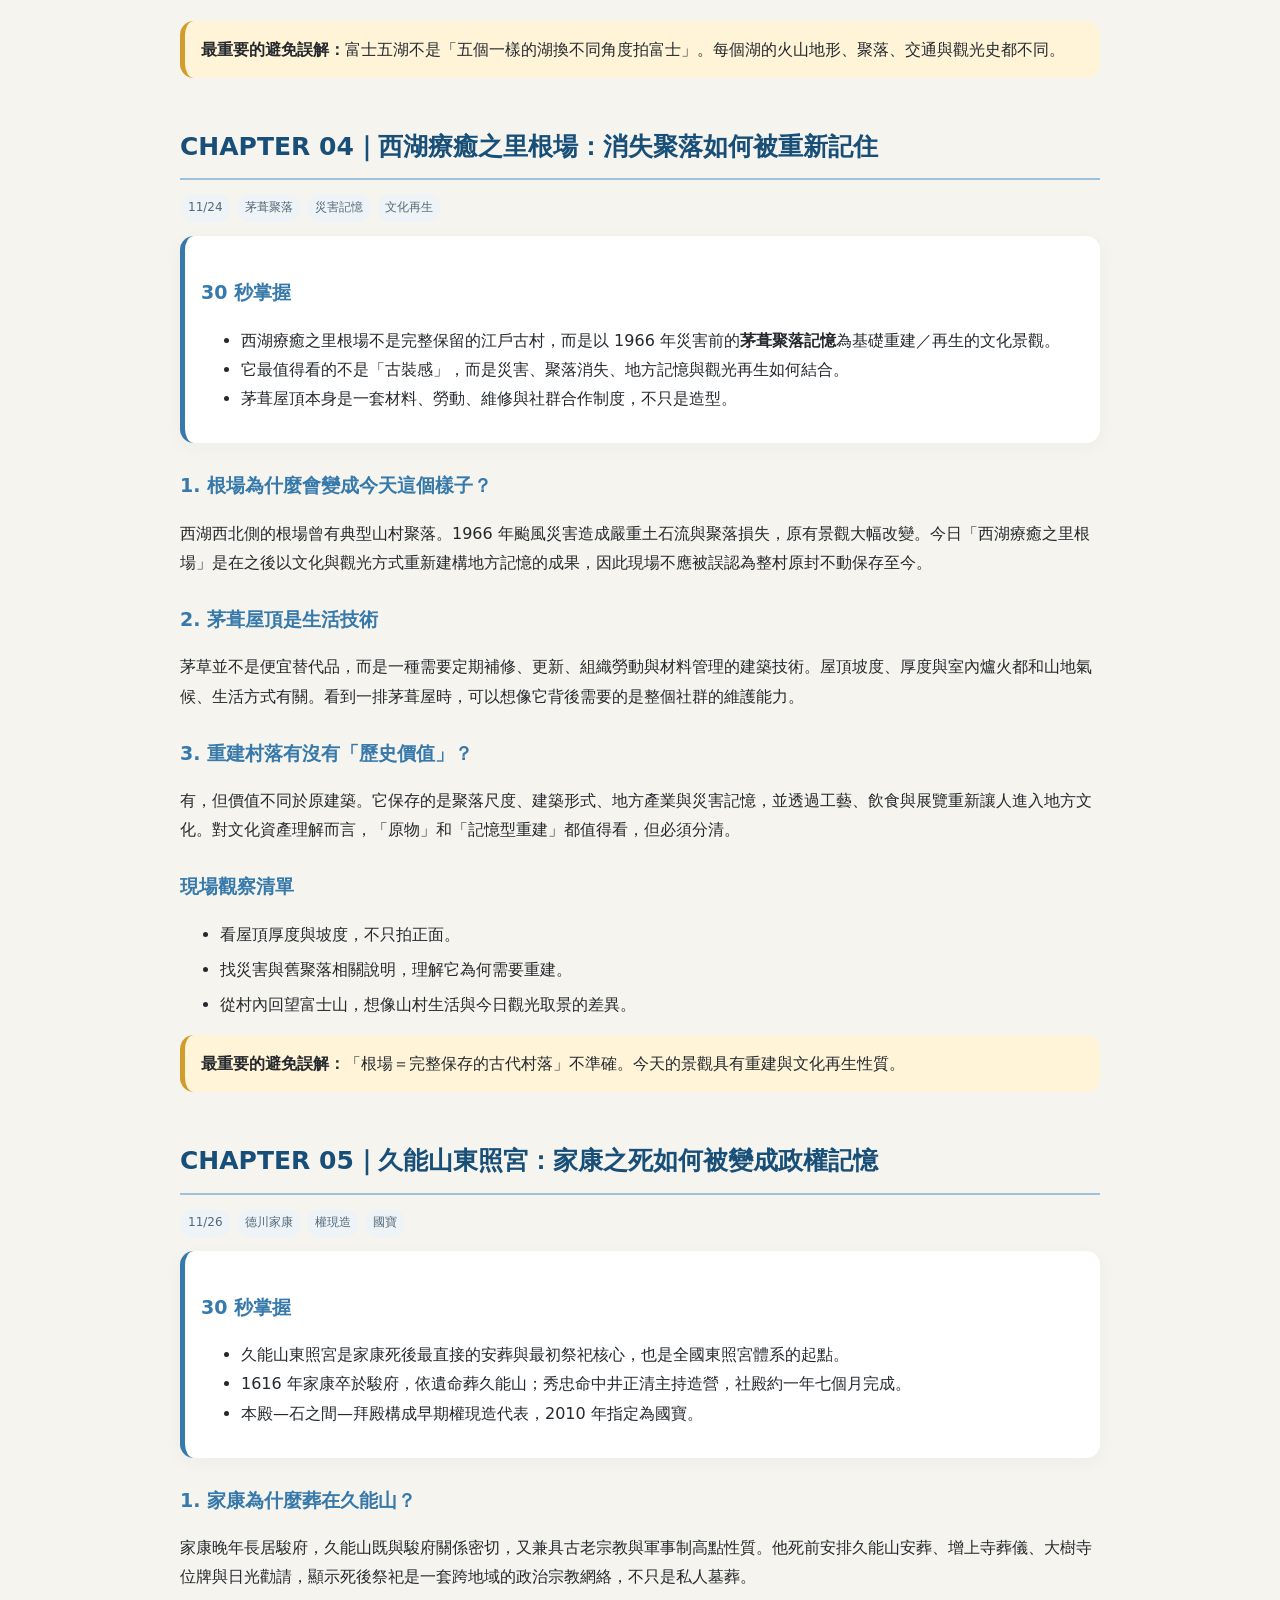
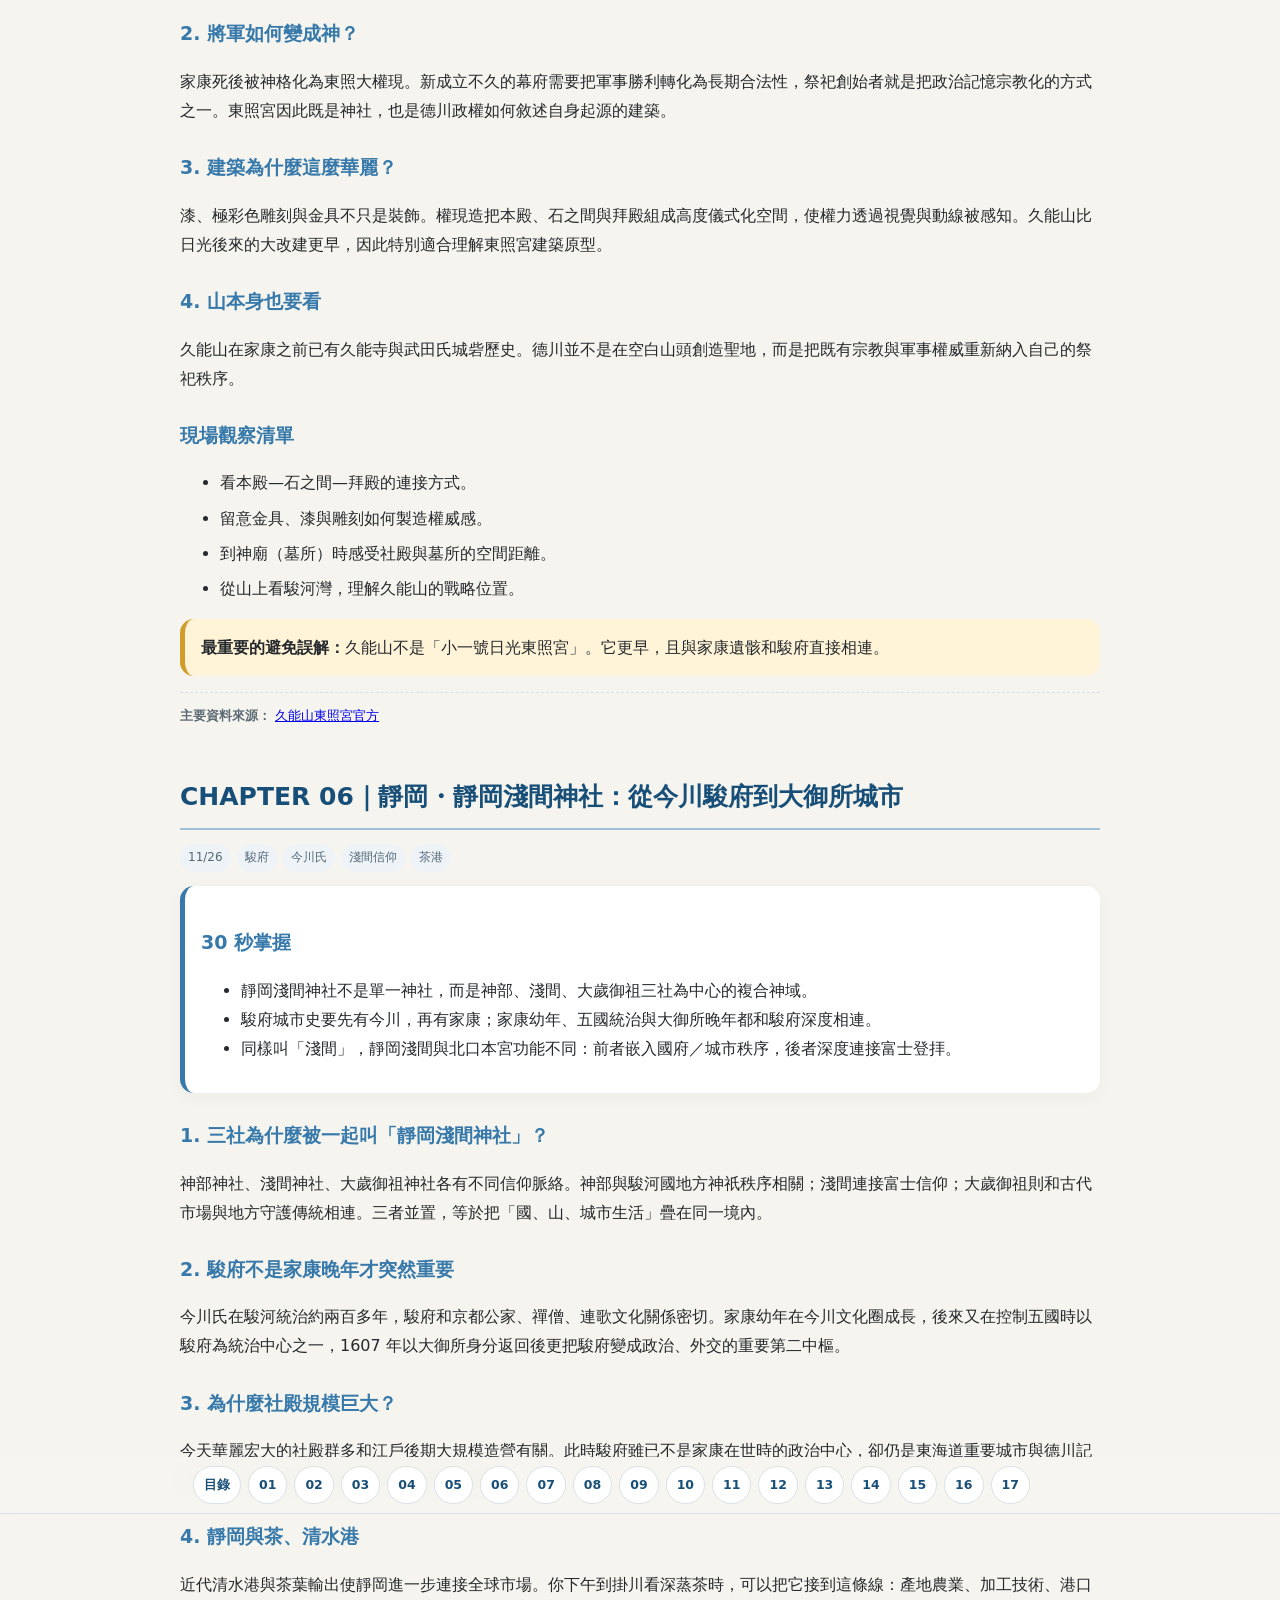
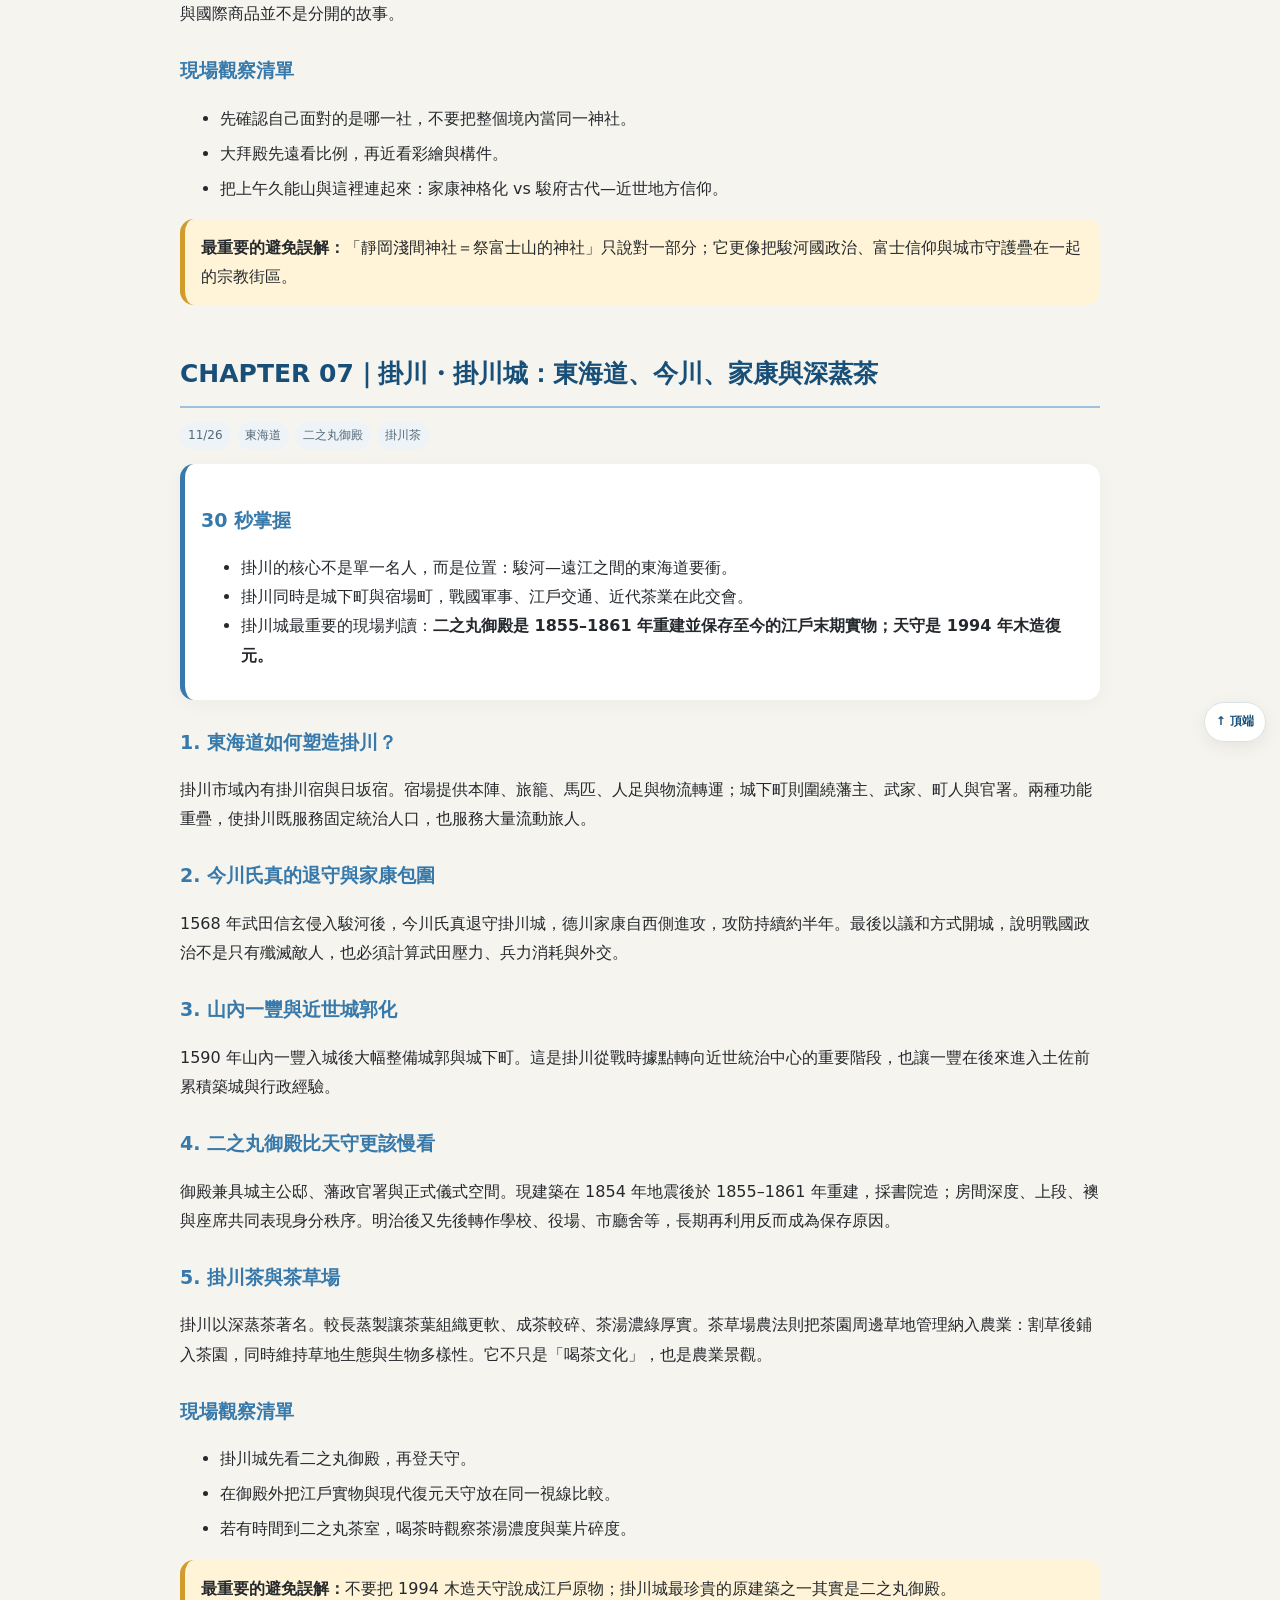
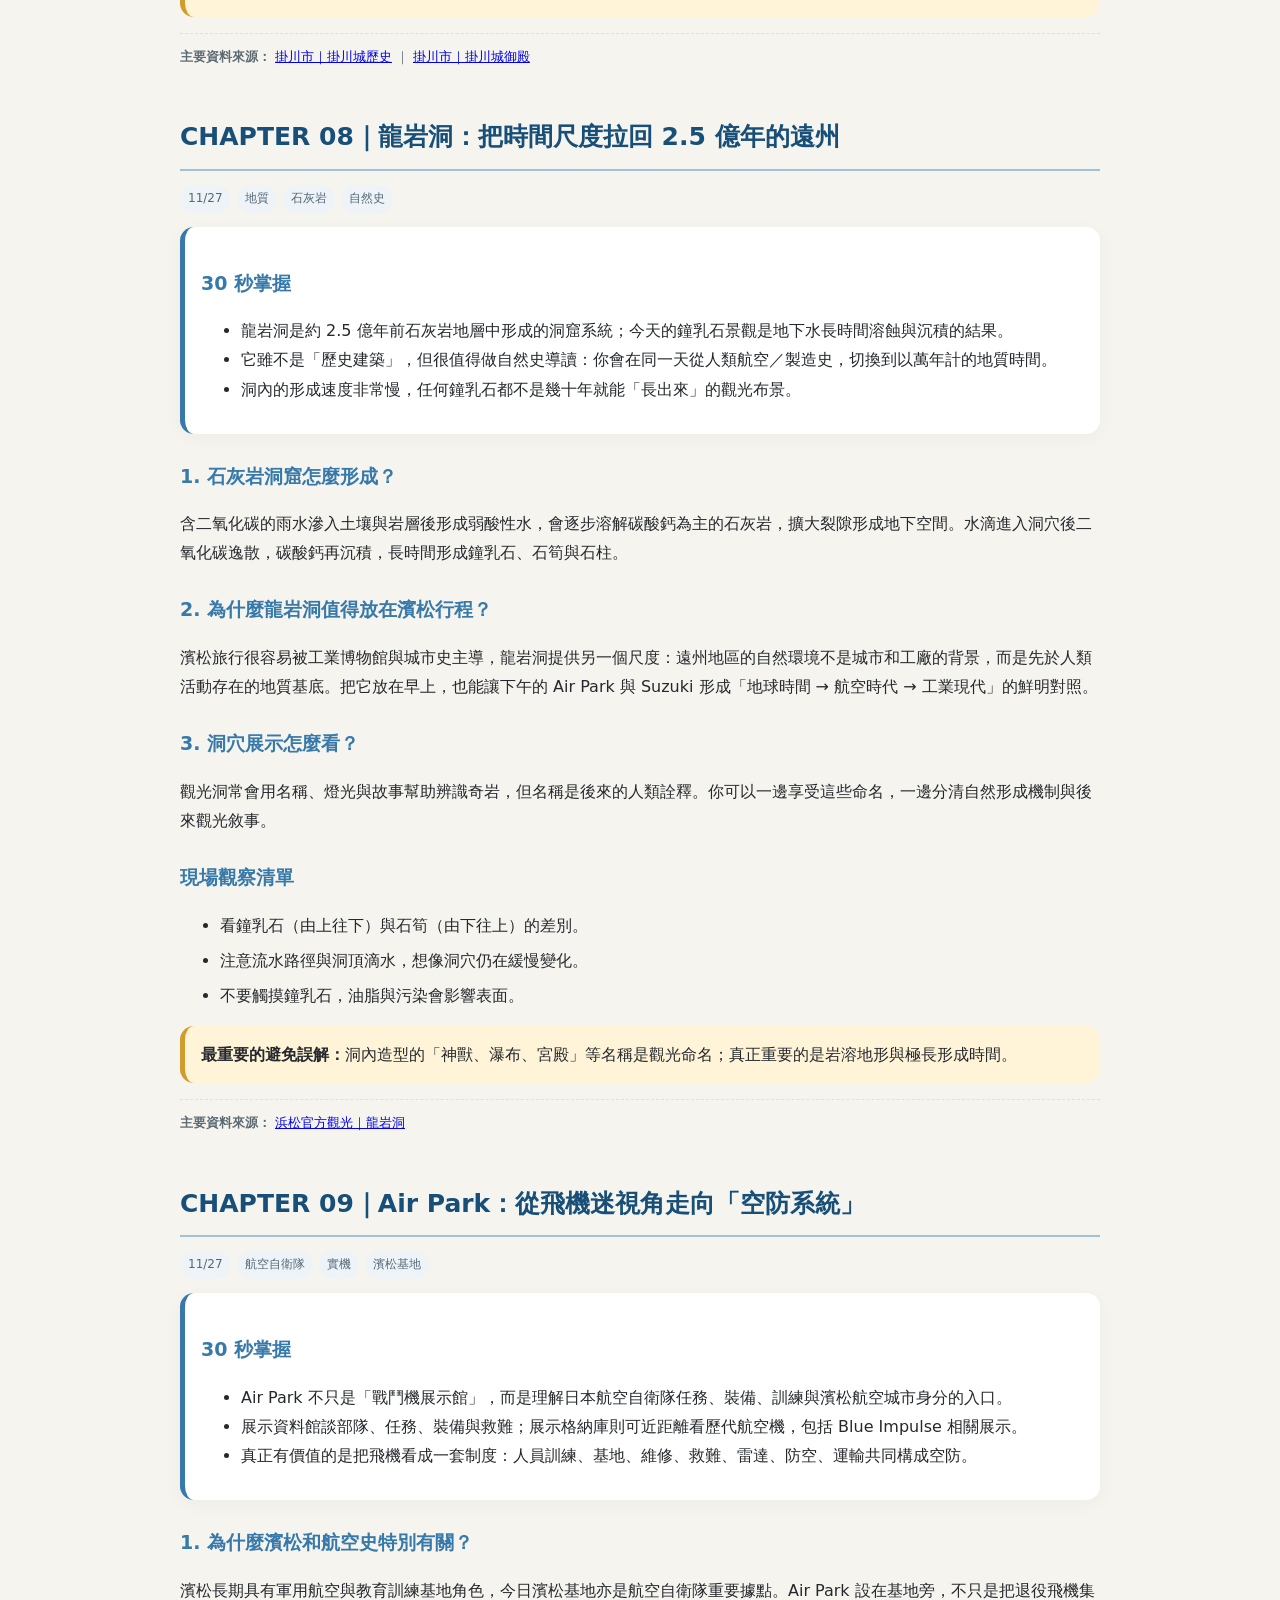
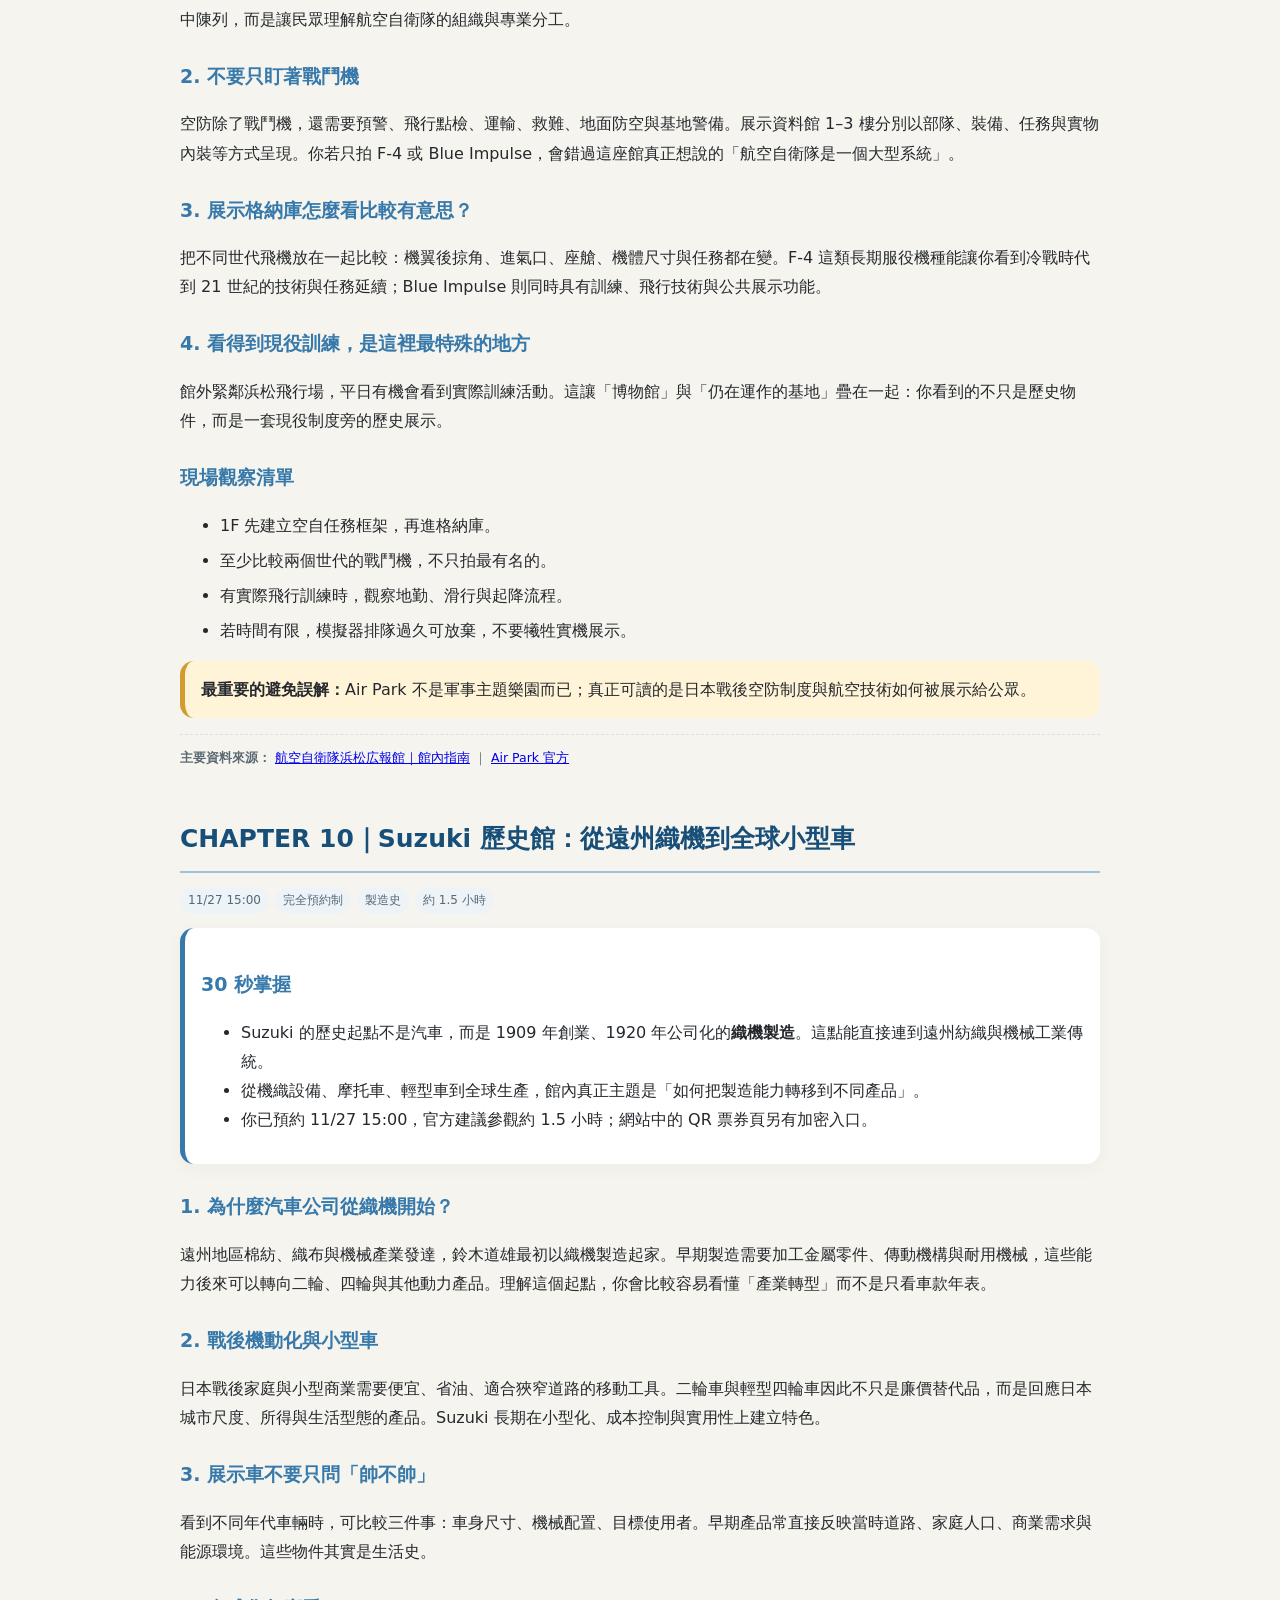
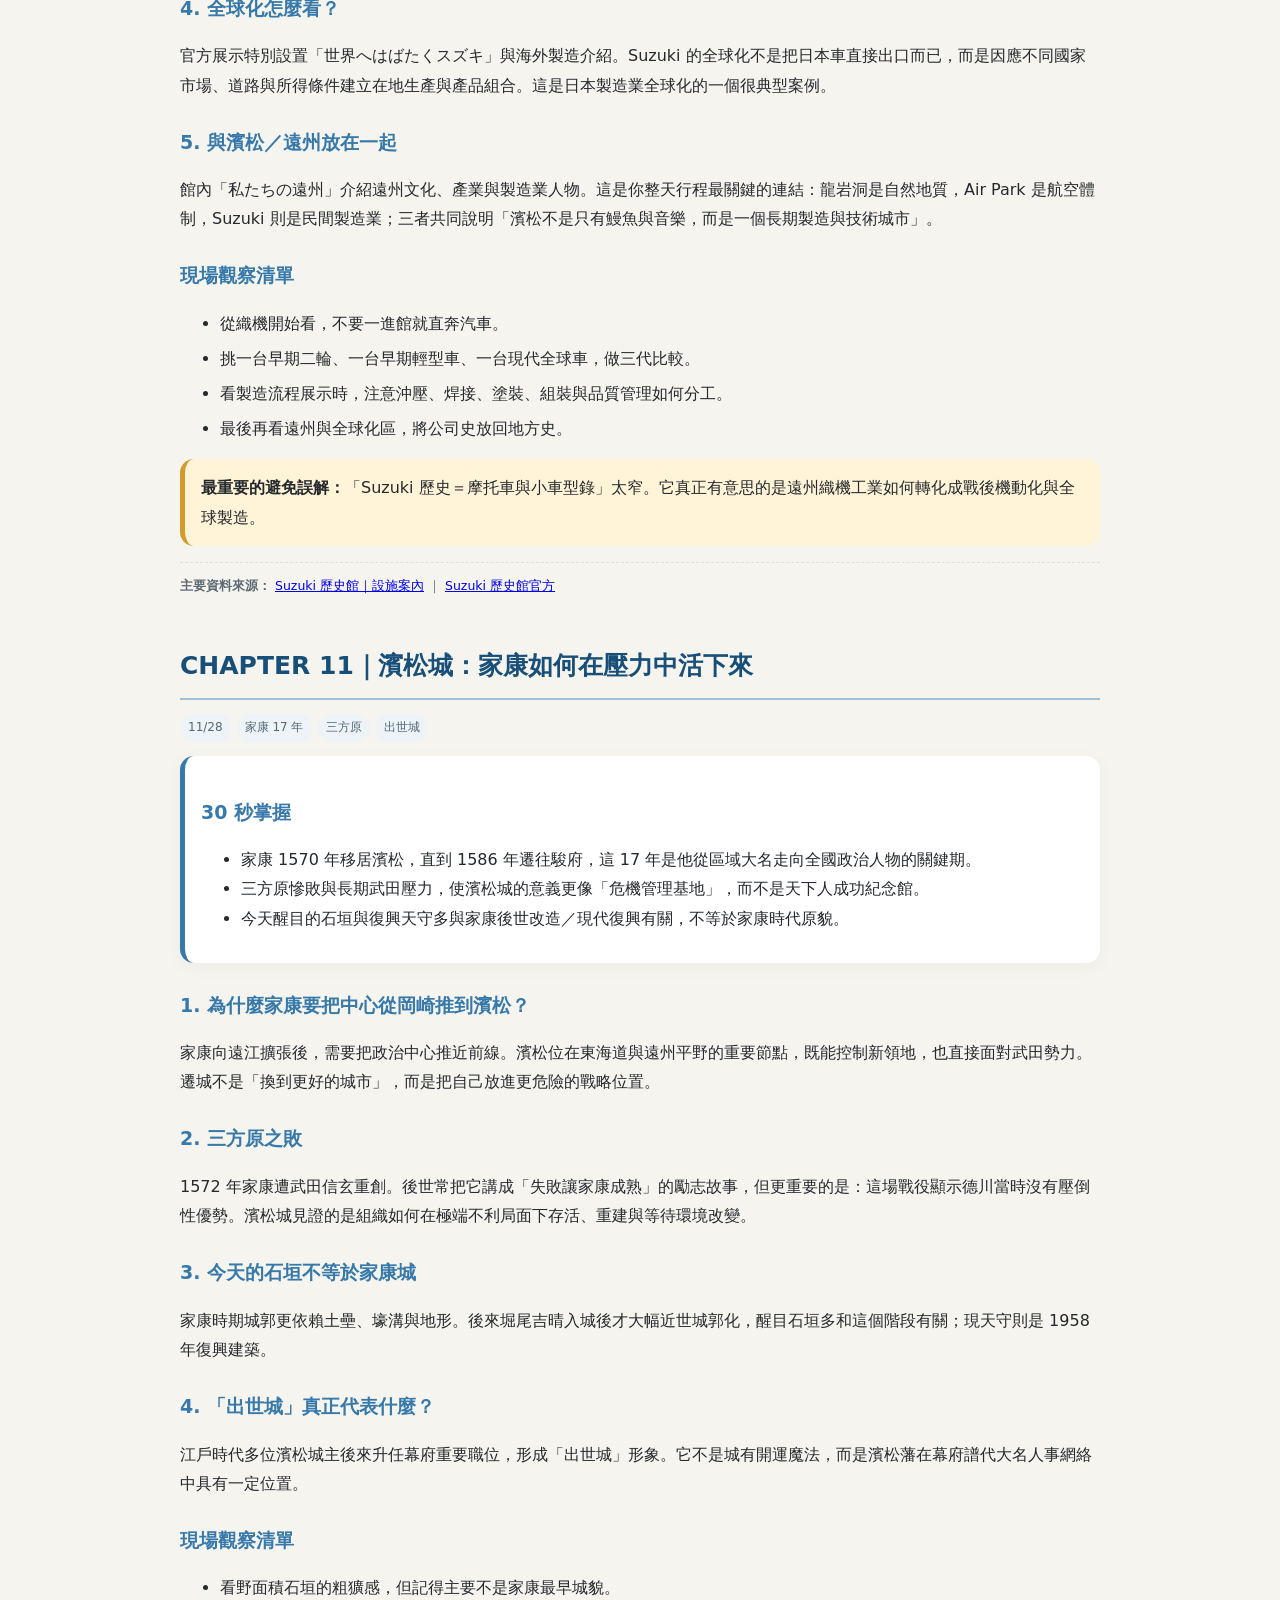
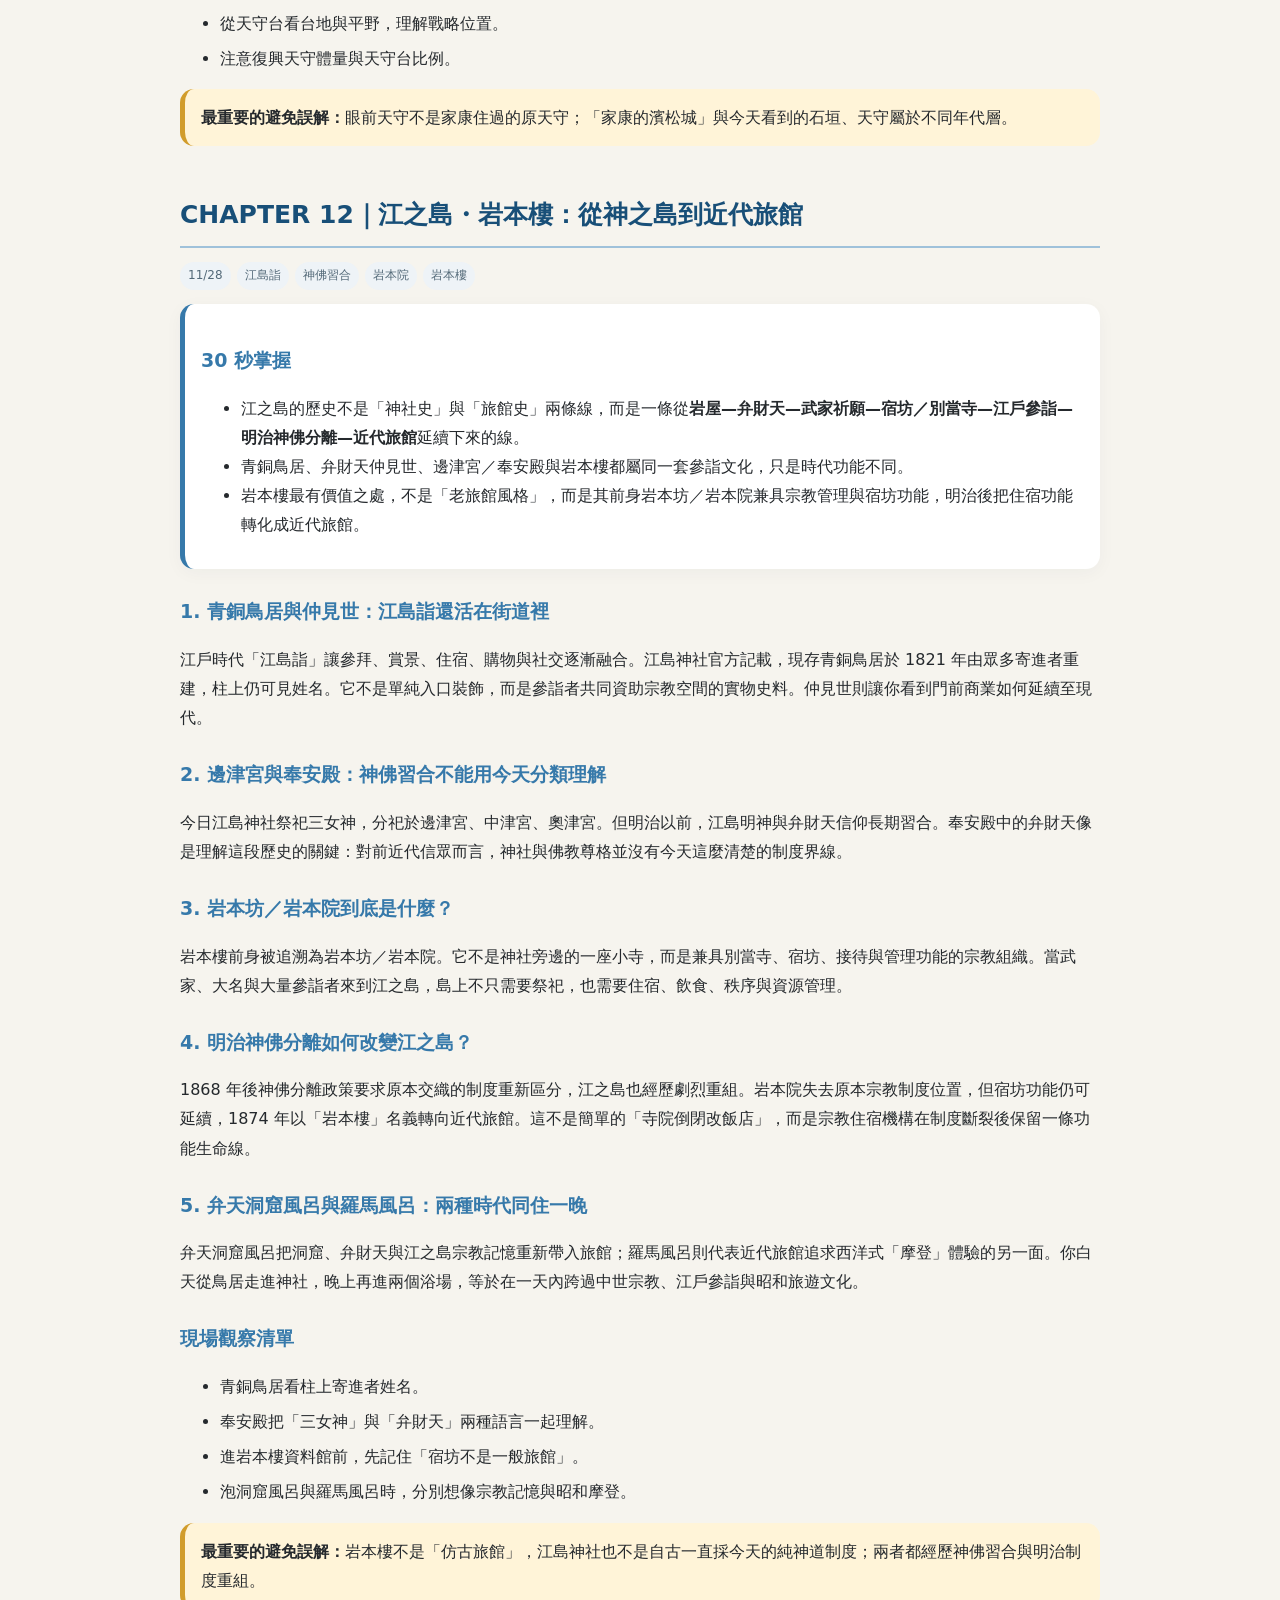
==== commit 17e667f0: "Add files via upload" ====
--- a/kakegawa-guide.html
+++ b/kakegawa-guide.html
@@ -1,22 +1 @@
-<!doctype html>
-<html lang="zh-Hant"><head><meta charset="utf-8"><meta name="viewport" content="width=device-width,initial-scale=1">
-<title>掛川・掛川城｜完整文化歷史行前導讀</title>
-<style>
-:root{--blue:#194f7a;--blue2:#3976a8;--ink:#252525;--paper:#f8f6f0;--card:#fff;--line:#d8e0e8;--tea:#477047;--teaBg:#eef5ec;--gold:#9c7a37;--warn:#fff6dd}*{box-sizing:border-box}html{scroll-behavior:smooth;scroll-padding-top:92px}body{margin:0;font-family:system-ui,-apple-system,"Noto Sans TC","PingFang TC",sans-serif;color:var(--ink);background:var(--paper);line-height:1.82}.wrap{max-width:880px;margin:auto}.hero{padding:34px 18px 28px;background:linear-gradient(145deg,#eaf3fa 0%,#f8f4e9 65%,#eef5ec 100%);border-bottom:1px solid var(--line)}.kicker{font-size:12px;letter-spacing:.12em;font-weight:800;color:var(--blue)}h1{margin:6px 0 8px;color:var(--blue);font-size:34px;line-height:1.25}h2{color:var(--blue);font-size:25px;margin:44px 0 14px;padding-bottom:9px;border-bottom:2px solid #9ec0db}h3{color:var(--blue2);font-size:19px;margin:26px 0 8px}h4{margin:20px 0 6px;color:#5b4932}.lead{font-size:16px;max-width:760px}.hero-note{margin-top:16px;padding:13px 15px;background:#ffffffb8;border:1px solid var(--line);border-radius:14px}.actions,.spot-actions{display:flex;gap:8px;flex-wrap:wrap;margin-top:14px}a.btn,.spot-actions a{display:inline-block;text-decoration:none;padding:9px 12px;border-radius:11px;background:var(--blue);color:#fff;font-weight:750;font-size:13px}a.btn.secondary,.spot-actions a.secondary{background:#fff;color:var(--blue);border:1px solid var(--blue)}.toc-wrap{position:sticky;top:0;z-index:5;background:#f8f6f0f4;backdrop-filter:blur(10px);border-bottom:1px solid var(--line)}.toc{max-width:880px;margin:auto;padding:9px 14px;display:flex;gap:7px;overflow-x:auto;scrollbar-width:none}.toc::-webkit-scrollbar{display:none}.toc a{white-space:nowrap;text-decoration:none;color:var(--blue);background:#fff;border:1px solid var(--line);padding:7px 10px;border-radius:999px;font-size:12.5px;font-weight:700}main{padding:8px 18px 60px}.card{background:var(--card);border:1px solid var(--line);border-radius:17px;padding:18px;margin:15px 0;box-shadow:0 4px 16px #1d3d5a0a}.quick{border-left:5px solid var(--blue2)}.tea-card{border-left:5px solid var(--tea);background:linear-gradient(90deg,var(--teaBg),#fff 30%)}.warn{border-left:5px solid #d3a237;background:var(--warn)}.timeline{width:100%;border-collapse:collapse;font-size:14px;background:#fff}.timeline th,.timeline td{border:1px solid #ccd7df;padding:8px 10px;vertical-align:top}.timeline th{background:#edf4f9;text-align:left}.timeline td:first-child{white-space:nowrap;font-weight:700;width:24%}.callout{padding:13px 15px;border-radius:13px;background:#eef5fb;margin:14px 0}.quote{padding:12px 15px;border-left:4px solid var(--gold);background:#faf7ef;margin:14px 0}.check li,.observe li{margin:7px 0}.chapter-intro{font-size:15px;color:#4e5b65}.spot{scroll-margin-top:100px}.spot-head{display:flex;gap:10px;justify-content:space-between;align-items:flex-start;flex-wrap:wrap}.spot-code{display:inline-block;font-family:ui-monospace,Consolas,monospace;background:#f1f3f5;border-radius:8px;padding:4px 7px;font-size:12px}.source{font-size:13px;color:#55636e}.source a{color:#285f8c;word-break:break-word}.route{display:grid;grid-template-columns:34px 1fr;gap:7px 12px;align-items:start}.route .n{width:30px;height:30px;border-radius:50%;display:grid;place-items:center;background:var(--blue);color:#fff;font-weight:800}.route p{margin:3px 0 12px}.tag{display:inline-block;padding:3px 8px;border-radius:999px;background:#eef3f7;color:#526778;font-size:12px;margin:2px 4px 2px 0}.tea-title{color:var(--tea)}footer{text-align:center;padding:28px 18px;color:#6d7980;font-size:12px}@media(max-width:600px){h1{font-size:28px}h2{font-size:22px}.card{padding:15px}.timeline{font-size:12.5px}.timeline th,.timeline td{padding:7px}.spot-actions a{flex:1;text-align:center;min-width:135px}}
-</style></head><body>
-<header class="hero"><div class="wrap"><div class="kicker">2026 日本自駕文化・歷史行前讀本｜11/26</div><h1>掛川・掛川城｜完整行前導讀</h1><p class="lead">這一頁不把掛川當成「靜岡到濱松之間順便停一座城」。你會先理解它為什麼出現在東海道與戰國勢力交界，再進入掛川城，看今川氏真的退守、德川家康的包圍、山內一豐的城郭整備、江戶藩政的二之丸御殿，最後用掛川茶與茶草場農法收尾。</p><div class="hero-note"><b>最適合你的閱讀方式：</b>出發前完整讀一次；抵達掛川後只看「第 6 章｜90 分鐘現場讀法」。本頁所有章節都在同一頁，不需要反覆開新視窗。</div><div class="actions"><a class="btn secondary" href="javascript:history.back()">← 回行程表</a><a class="btn" href="#field">直接看現場走法 ↓</a></div></div></header>
-<nav class="toc-wrap"><div class="toc"><a href="#overview">00 先懂掛川</a><a href="#tokaido">01 東海道城市</a><a href="#sengoku">02 戰國掛川</a><a href="#castle">03 掛川城</a><a href="#palace">04 二之丸御殿</a><a href="#tea">05 掛川茶</a><a href="#field">06 現場走法</a><a href="#tea-spots">07 品茶買茶</a></div></nav>
-<main><div class="wrap">
-<section id="overview"><h2>00｜先懂掛川：為什麼值得特地停？</h2><div class="card quick"><h3>30 秒掌握</h3><ul><li><b>掛川的核心不是單一名人，而是位置。</b>它位於駿河與遠江之間，又貼著東海道，因此戰國軍事、江戶交通、近代茶業都會在這裡交會。</li><li><b>掛川同時是城下町與宿場町。</b>城下町圍繞領主與藩政，宿場町服務旅人、物流與交通；兩者重疊，使掛川比單純城郭城市更有層次。</li><li><b>你 11/26 看的其實是一條連續歷史線：</b>上午駿府／家康晚年政治 → 下午掛川／家康取得遠江 → 11/28 濱松／家康在遠江前線長期經營。</li></ul></div><p>你原本的行前讀本把靜岡解釋成「今川的駿府 → 家康的大御所首都 → 東海道與茶港城市」，又把濱松城解釋成家康在武田壓力下成長的前線基地。掛川正好補上兩者之間缺掉的一段：<b>今川政權如何從駿府撤退、家康如何取得遠江東部、以及之後如何把統治中心推到濱松。</b></p><div class="callout"><b>帶著這個問題去：</b>「為什麼家康已經攻了半年，最後卻願意讓今川氏真以議和方式離開，而不是一定要把他消滅在掛川城？」這比只記『家康攻下掛川城』更接近戰國政治的真實。</div></section>
-<section id="tokaido"><h2>01｜掛川是一座被「道路」塑造的城市</h2><p class="chapter-intro">掛川的歷史不只在城裡。理解東海道，才知道為什麼這裡反覆成為軍事與商業節點。</p><h3>1. 駿河與遠江的交界感</h3><p>掛川位於今日靜岡縣中西部。從東往西旅行時，你會從駿府所在的靜岡市進入遠江，再往濱松前進。戰國時代這不是單純行政界線，而是今川、德川、武田等勢力爭奪的重要走廊。控制道路，代表能移動兵力、糧食與情報；城郭因此不是孤立的石牆，而是交通網上的節點。</p><h3>2. 掛川宿與日坂宿</h3><p>江戶時代東海道制度化後，掛川市域內有<b>掛川宿</b>與<b>日坂宿</b>。宿場提供本陣、旅籠、馬匹、人足與物資轉運等功能。也就是說，東海道不是一條只供散步的歷史道路，而是一套國家級交通基礎設施。</p><p>掛川尤其有意思之處，在於<b>政治城市與交通城市疊在一起</b>。城下町需要武家屋敷、町人地、寺社與行政空間；宿場町則需要服務大量移動人口。兩種城市功能長期互相影響。</p><h3>3. 今天還能怎麼看？</h3><p>現代掛川站與市街當然已不是江戶原貌，但你從掛川城往南看城市時，可以把視線延伸到車站與東海道方向：新幹線、JR、現代道路仍然延續著「東西交通」這個城市性格。城市之所以沒有在近代消失，正是因為交通功能一再換形態，而不是消失。</p></section>
-<section id="sengoku"><h2>02｜戰國掛川：今川氏真的最後據點之一</h2><h3>1. 掛川城為何由今川勢力建立？</h3><p>室町後期，今川氏以駿河為核心向遠江伸張勢力，命家臣朝比奈氏築城。早期的掛川古城與後來今日城址的城郭並不完全相同；這提醒我們，「掛川城」本身也經歷位置、規模與城郭形式的變化。</p><h3>2. 1560 之後：桶狹間不是今川氏的瞬間終結</h3><p>今川義元在桶狹間戰死後，今川氏確實迅速失去威信與領國控制力，但不是當天就從歷史上消失。其子<b>今川氏真</b>仍試圖維持領國。到 1568 年武田信玄侵入駿河，氏真才被迫離開駿府，轉而退守掛川城。</p><h3>3. 德川家康的掛川包圍</h3><p>家康由西側進入遠江後包圍掛川城。掛川市官方資料把這段描述為長達約半年的激烈攻防。這件事的意義在於：即使今川氏已失去駿府，掛川仍不是可以輕易拔除的據點。</p><h3>4. 為什麼最後是議和？</h3><p>戰國大名不只追求「把敵人殺光」，更要計算兵力、外交與下一個威脅。對家康而言，武田信玄同時從東方施加壓力；若無止境消耗於掛川，未必符合整體戰略。最終氏真開城，家康取得遠江的重要支點。把這段理解成<b>軍事攻防＋外交妥協</b>，會比「家康攻陷掛川」更準確。</p><div class="quote"><b>和你上午的靜岡串起來：</b>早上在駿府／久能山看的是家康人生後半成熟政權；下午掛川則把時間倒回 1568–1569，看到他仍是需要在今川舊領與武田壓力之間擴張的區域大名。</div></section>
-<section id="castle" class="spot"><h2>03｜掛川城：今天看到的城，哪些是真的？</h2><div class="spot-head"><div><span class="tag">11/26 15:00</span><span class="tag">主行程</span><span class="tag">Map Code 83 662 541*26</span></div></div><div class="spot-actions"><a href="https://www.google.com/maps/search/?api=1&query=Kakegawa+Castle+1138-24+Kakegawa+Shizuoka" target="_blank" rel="noopener">📍 Google Maps</a><a class="secondary" href="#field">👣 現場走法</a></div><div class="card quick"><h3>30 秒掌握</h3><ul><li>掛川城的起源與今川氏向遠江擴張有關，1568–1569 年又成為今川氏真退守、家康包圍的重要舞台。</li><li>1590 年豐臣秀吉把德川家康移封關東後，<b>山內一豐</b>入城，對城郭與城下町進行大規模整備。</li><li>今天最重要的判讀不是「城古不古」，而是分清：<b>二之丸御殿是江戶末期實物；天守是 1994 年木造復元。</b></li></ul></div><h3>1. 山內一豐與「近世城郭化」</h3><p>1590 年後山內一豐入封掛川。這時日本正進入豐臣政權下的城郭整備高峰，各地領主透過天守、石垣、城下町與道路建設，把戰時據點改造成領國統治中心。一豐在掛川的價值不只在「他後來去了土佐」，而在於掛川正是他累積築城、行政與城下町經營經驗的重要階段。</p><h3>2. 江戶時代：城主不是只有一個家族</h3><p>江戶時代掛川城由多個譜代大名家系統治，後期則由太田氏延續到幕末。城的功能也從戰國軍事據點轉為藩政中心。這個轉變很重要：城不是只用來打仗，它同時是領主居所、官署、儀式場所與城市秩序的核心。</p><h3>3. 1854 大地震</h3><p>1854 年大地震使城內建築遭嚴重破壞，天守倒壞後未再於江戶時代重建。二之丸御殿則在 1855 年起重建，至 1861 年完成。這造成今天很有意思的「時間錯層」：你看到的御殿比天守更老，而且是真正幕末建築。</p><h3>4. 1994 木造復元天守怎麼看？</h3><p>現天守不是江戶時代原物，但也不能因此把它當成「假的」。它的價值在於以木造方式復元近世天守，代表日本戰後城郭復原由早期鋼筋混凝土式復興，逐步轉向重視史料、外觀與傳統構法的另一種保存觀念。</p><div class="card warn"><b>最重要的避免誤解：</b>不要說「掛川城天守是江戶古蹟」。更準確的說法是：<b>城址與城郭歷史很古，天守是現代木造復元；真正保留下來的江戶時代核心建築是二之丸御殿。</b></div></section>
-<section id="palace" class="spot"><h2>04｜二之丸御殿：這才是掛川城最該慢看的地方</h2><div class="spot-actions"><a href="https://www.google.com/maps/search/?api=1&query=Kakegawa+Castle+Ninomaru+Palace+Shizuoka" target="_blank" rel="noopener">📍 Google Maps</a><a class="secondary" href="#field">看參觀順序</a></div><p>掛川城御殿原本承擔三種功能：<b>城主公邸、藩政官署、正式儀式空間</b>。現在保存的建築，是 1854 年大地震倒壞後，由城主太田資功於 1855–1861 年重建。掛川市官方指出，它採書院造，榻榻米房間連續配置，以襖分隔。</p><h3>1. 為什麼「房間排序」比裝飾更值得看？</h3><p>書院造空間不是每間房都平等。入口、候見空間、家臣辦公區、正式接見區與上位者座席，會透過房間深度、地板高低、床之間、棚、書院等元素形成身分秩序。你走進去時不要只看「日式榻榻米很漂亮」，而要問：<b>誰可以走到哪裡？誰坐在哪裡？誰必須在更外側等候？</b></p><h3>2. 御殿其實是一座政府辦公室</h3><p>現代人容易把御殿想成大名豪宅，但藩政時代的御殿也包含行政功能。官員在此處理領地治理、文書、儀式與接見。也因此，理解御殿最好不要套用「宮殿」想像，而是把它看成<b>官邸＋市政府＋會議廳</b>的複合體。</p><h3>3. 明治以後為什麼沒有被拆掉？</h3><p>1869 年廢城後，御殿沒有停止使用，而先後被轉作勤番所、德川家兵學校、聚學校、女學校、町役場、市廳舍、農協與消防署等。這串再利用非常關鍵：它提醒我們，文化財能留下來有時不是因為一開始就被當作「古蹟供奉」，而是因為一直有實際用途。</p><h3>4. 「真建築」與「復元建築」可以在同一視線比較</h3><p>你在御殿附近抬頭看天守時，一個畫面裡會同時出現<b>19 世紀原建築</b>與<b>20 世紀復元建築</b>。這是掛川城最有教育價值的地方之一：保存不是只有一種方式，原物保存、用途轉換、木造復元可以並存在同一城址。</p></section>
-<section id="tea"><h2 class="tea-title">05｜掛川茶：從產地名變成可以讀的文化景觀</h2><div class="card tea-card"><h3>先記住三件事</h3><ul><li>掛川是靜岡的重要茶產地，以<b>深蒸煎茶</b>特別有名。</li><li>「深蒸」主要指製茶蒸製階段時間較長，因此葉片較容易碎，茶湯常呈深綠濁感、滋味較厚。</li><li>茶園之外還要看<b>茶草場農法</b>：茶農割取芒草、竹葉等草本，乾燥後鋪入茶園畦間；這同時牽涉土壤管理與草地生物多樣性。</li></ul></div><h3>1. 為什麼掛川會發展深蒸茶？</h3><p>深蒸製法的重點不是單純「蒸越久越高級」，而是對茶葉原料、滋味與市場需求的一種製茶選擇。較長蒸製會使葉片組織更軟、後續製程中更容易形成細碎葉形，沖泡時茶湯較濃綠，苦澀感往往較圓、口感厚實。到店裡看到茶葉外觀較碎，不要先把它判定成「碎茶品質差」。</p><h3>2. 茶草場不是荒地</h3><p>掛川市官方將「靜岡的茶草場農法」解釋為：割取茶園周邊的芒草、笹等草，作為有機物鋪入茶園。農民持續割草，也使草地環境維持，讓較矮小、競爭力較弱的植物仍能獲得陽光，形成農業生產與生物多樣性同時存在的景觀。這套系統於 2013 年獲 FAO 世界農業遺產認定。</p><h3>3. 品茶時怎麼喝得更有意思？</h3><p>不要只問「好不好喝」。可以比較：第一泡的香氣、茶湯顏色、入口澀感、舌面厚度、回甘，以及第二泡是否明顯改變。若店家可選普通煎茶與深蒸煎茶，最適合直接對照；如果只有深蒸茶，也可以觀察細碎茶葉如何快速釋出濃色茶湯。</p><div class="callout"><b>把上午與下午串起來：</b>上午靜岡篇談清水港與近代茶葉出口；下午掛川則把「出口商品」拉回產地，看茶是怎麼由農業技術、地方生態與消費文化共同形成。</div></section>
-<section id="field"><h2>06｜你的 90 分鐘現場讀法：不要每個地方都平均分配</h2><div class="route"><div class="n">1</div><p><b>先進二之丸御殿（30–35 分）</b><br>先看真正的江戶末期建築。走房間時注意「由外而內」的身分層級，不要只拍榻榻米。</p><div class="n">2</div><p><b>御殿外回看天守（5 分）</b><br>刻意在同一畫面裡比較「原建築」與「復元建築」。這一眼比很多文字都容易記。</p><div class="n">3</div><p><b>登天守（25–30 分）</b><br>把天守當成理解城址地形與城市方向的觀景點。找掛川站、現代市街與東海道大致方向。</p><div class="n">4</div><p><b>城郭動線與石垣（10–15 分）</b><br>不要只把天守當單棟建築；看高低差、曲輪與進城路徑，想像敵人不是直線走到天守門口。</p><div class="n">5</div><p><b>還有 20–30 分才去二之丸茶室</b><br>你的主目的仍是掛川城與御殿。時間足夠再喝茶；如果 16:00 後才完成城郭，直接改成 KIMIKURA／茶店「只買茶」或取消。</p></div><div class="card warn"><b>當天延誤時的優先順序：</b><br>二之丸御殿 ＞ 城址／天守 ＞ 二之丸茶室 ＞ 其他茶店。<br>因為茶葉日後仍可買，但幕末御殿是這一站最難被其他景點替代的內容。</div></section>
-<section id="tea-spots"><h2 class="tea-title">07｜品茶與買茶：四個備案怎麼選</h2><article id="tea-room" class="card spot"><div class="spot-head"><div><h3>備案 A｜二之丸茶室</h3><span class="tag">零繞路</span><span class="tag">最適合品茶</span></div><span class="spot-code">83 662 633*68</span></div><p>它最大的價值不是「最專業茶店」，而是<b>位置就在掛川城園區</b>。你剛看完藩政御殿，再坐下喝掛川煎茶或抹茶，體驗會很完整。如果時間只剩 20–30 分鐘，優先它。</p><div class="spot-actions"><a href="https://www.google.com/maps/search/?api=1&query=Ninomaru+Tea+Room+Kakegawa+Castle+Shizuoka" target="_blank" rel="noopener">📍 Google Maps</a><a class="secondary" href="#tea">📖 茶文化導讀</a></div></article>
-<article id="kimikura" class="card spot"><div class="spot-head"><div><h3>備案 B｜日本茶 KIMIKURA 本店</h3><span class="tag">認真買茶</span><span class="tag">可坐下品茶</span></div><span class="spot-code">83 574 758*45</span></div><p>最適合你想把「掛川茶」真正帶回家。商店可比較不同茶葉與茶具，茶寮則適合完整坐下來喝。如果掛川城結束較晚，就把目標縮成<b>只買深蒸茶，不進茶寮</b>。</p><div class="spot-actions"><a href="https://www.google.com/maps/search/?api=1&query=Nihoncha+KIMIKURA+Honten+510-5+Itasawa+Kakegawa+Shizuoka" target="_blank" rel="noopener">📍 Google Maps</a><a class="secondary" href="#tea">📖 茶文化導讀</a></div></article>
-<article id="chanoniwa" class="card spot"><div class="spot-head"><div><h3>備案 C｜茶之庭</h3><span class="tag">茶園氛圍</span><span class="tag">甜點・抹茶</span></div><span class="spot-code">83 576 018*64</span></div><p>如果你想看的不只是一包茶葉，而是更接近「茶產地景觀」，茶之庭比車站伴手禮店有感。適合有 30–45 分鐘餘裕時使用；若已在二之丸茶室喝過茶，這站就不是必要。</p><div class="spot-actions"><a href="https://www.google.com/maps/search/?api=1&query=Cha+no+Niwa+350+Kamiuchida+Kakegawa+Shizuoka" target="_blank" rel="noopener">📍 Google Maps</a><a class="secondary" href="#tea">📖 茶文化導讀</a></div></article>
-<article id="koreshika" class="card spot"><div class="spot-head"><div><h3>備案 D｜これっしか処</h3><span class="tag">最快採買</span><span class="tag">掛川站</span></div><span class="spot-code">83 632 785*31</span></div><p>這是時間不足時的效率方案。重點是快速買掛川茶與地方伴手禮，不把它當成深度品茶體驗。若 16:20 以後才離開掛川城，這類「買了就走」的備案比再安排茶寮合理。</p><div class="spot-actions"><a href="https://www.google.com/maps/search/?api=1&query=Koreshika+Dokoro+Kakegawa+Station+1-1-1+Minami+Kakegawa+Shizuoka" target="_blank" rel="noopener">📍 Google Maps</a><a class="secondary" href="#tea">📖 茶文化導讀</a></div></article></section>
-<section id="sources"><h2>資料來源與閱讀界線</h2><div class="card source"><p>本頁延續你原本《2026 日本自駕文化・歷史行前讀本》的寫法：把景點放回長時段歷史，不把後世傳說、復元建築與同時代史實混成一件事。</p><p><b>主要官方資料：</b></p><p><a href="https://www.city.kakegawa.shizuoka.jp/gyosei/docs/7890.html" target="_blank" rel="noopener">掛川市｜掛川城の歴史</a><br><a href="https://www.city.kakegawa.shizuoka.jp/gyosei/mobile/docs/7891.html" target="_blank" rel="noopener">掛川市｜掛川城御殿</a><br><a href="https://www.city.kakegawa.shizuoka.jp/gyosei/kakegawacha/nouho/" target="_blank" rel="noopener">掛川市｜茶草場農法</a></p><p>此外，掛川宿／日坂宿、深蒸掛川茶與各茶店的營業資訊，出發前仍建議再以官方最新公告確認。Map Code 依你網站現有核實資料顯示。</p></div></section>
-</div></main><footer>2026 日本自駕文化・歷史行前讀本｜掛川・掛川城完整導讀</footer></body></html>+<!doctype html><html><head><meta charset="utf-8"><meta http-equiv="refresh" content="0;url=trip-guide.html#kakegawa-guide"><meta name="viewport" content="width=device-width,initial-scale=1"><title>前往全旅程導讀</title></head><body><p><a href="trip-guide.html#kakegawa-guide">前往掛川完整導讀</a></p></body></html>
